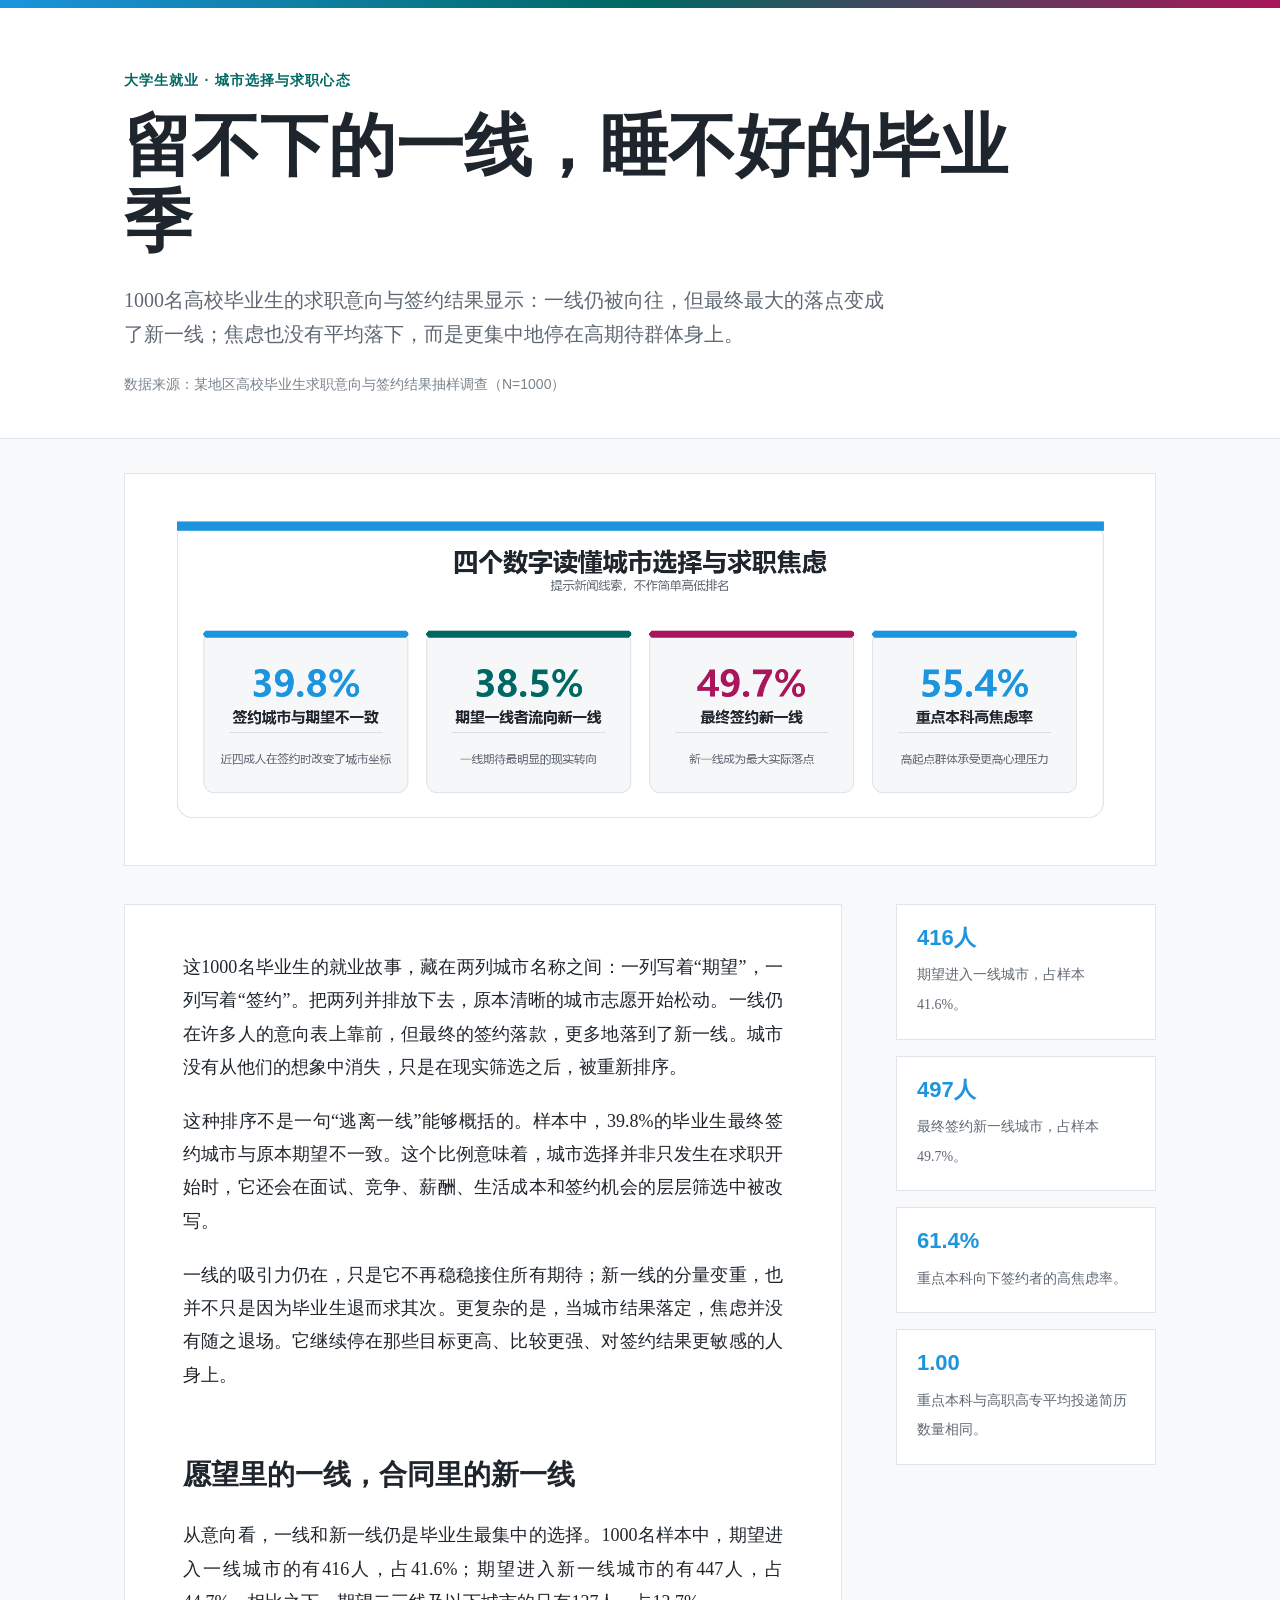
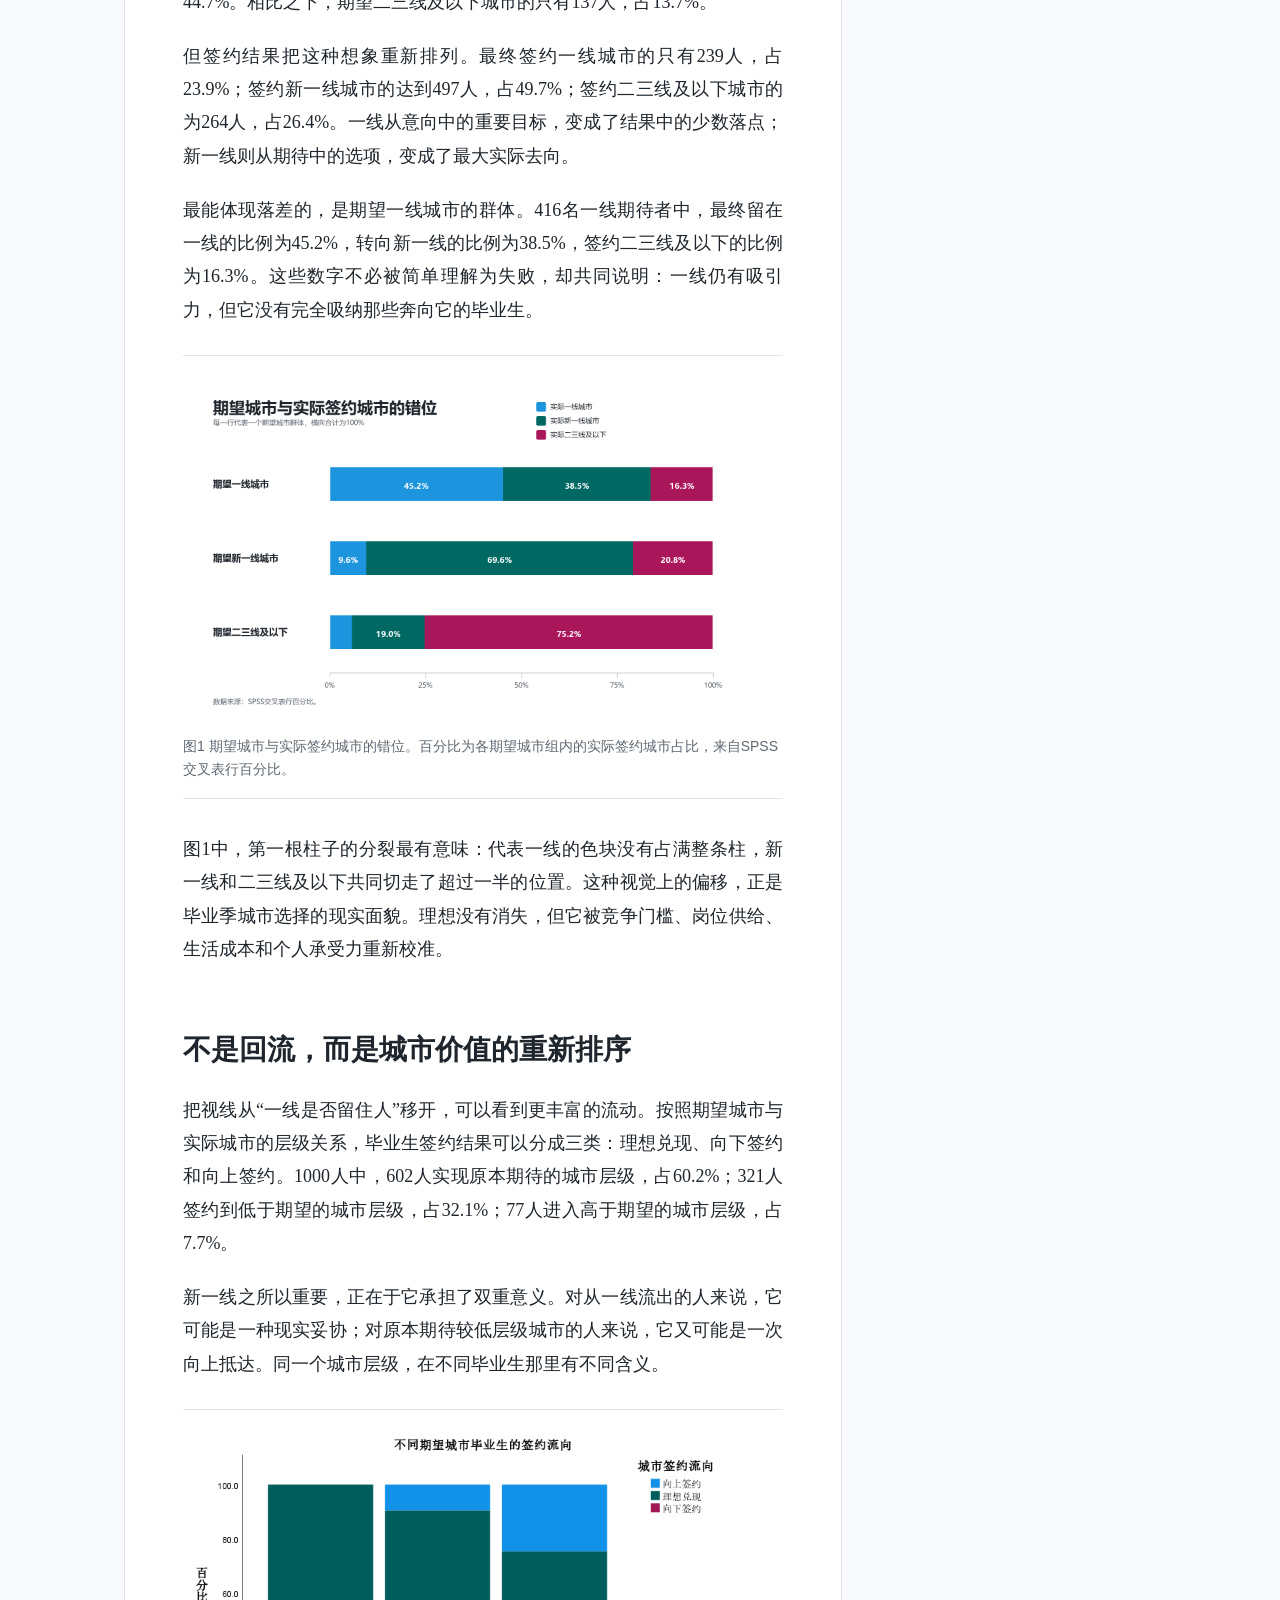
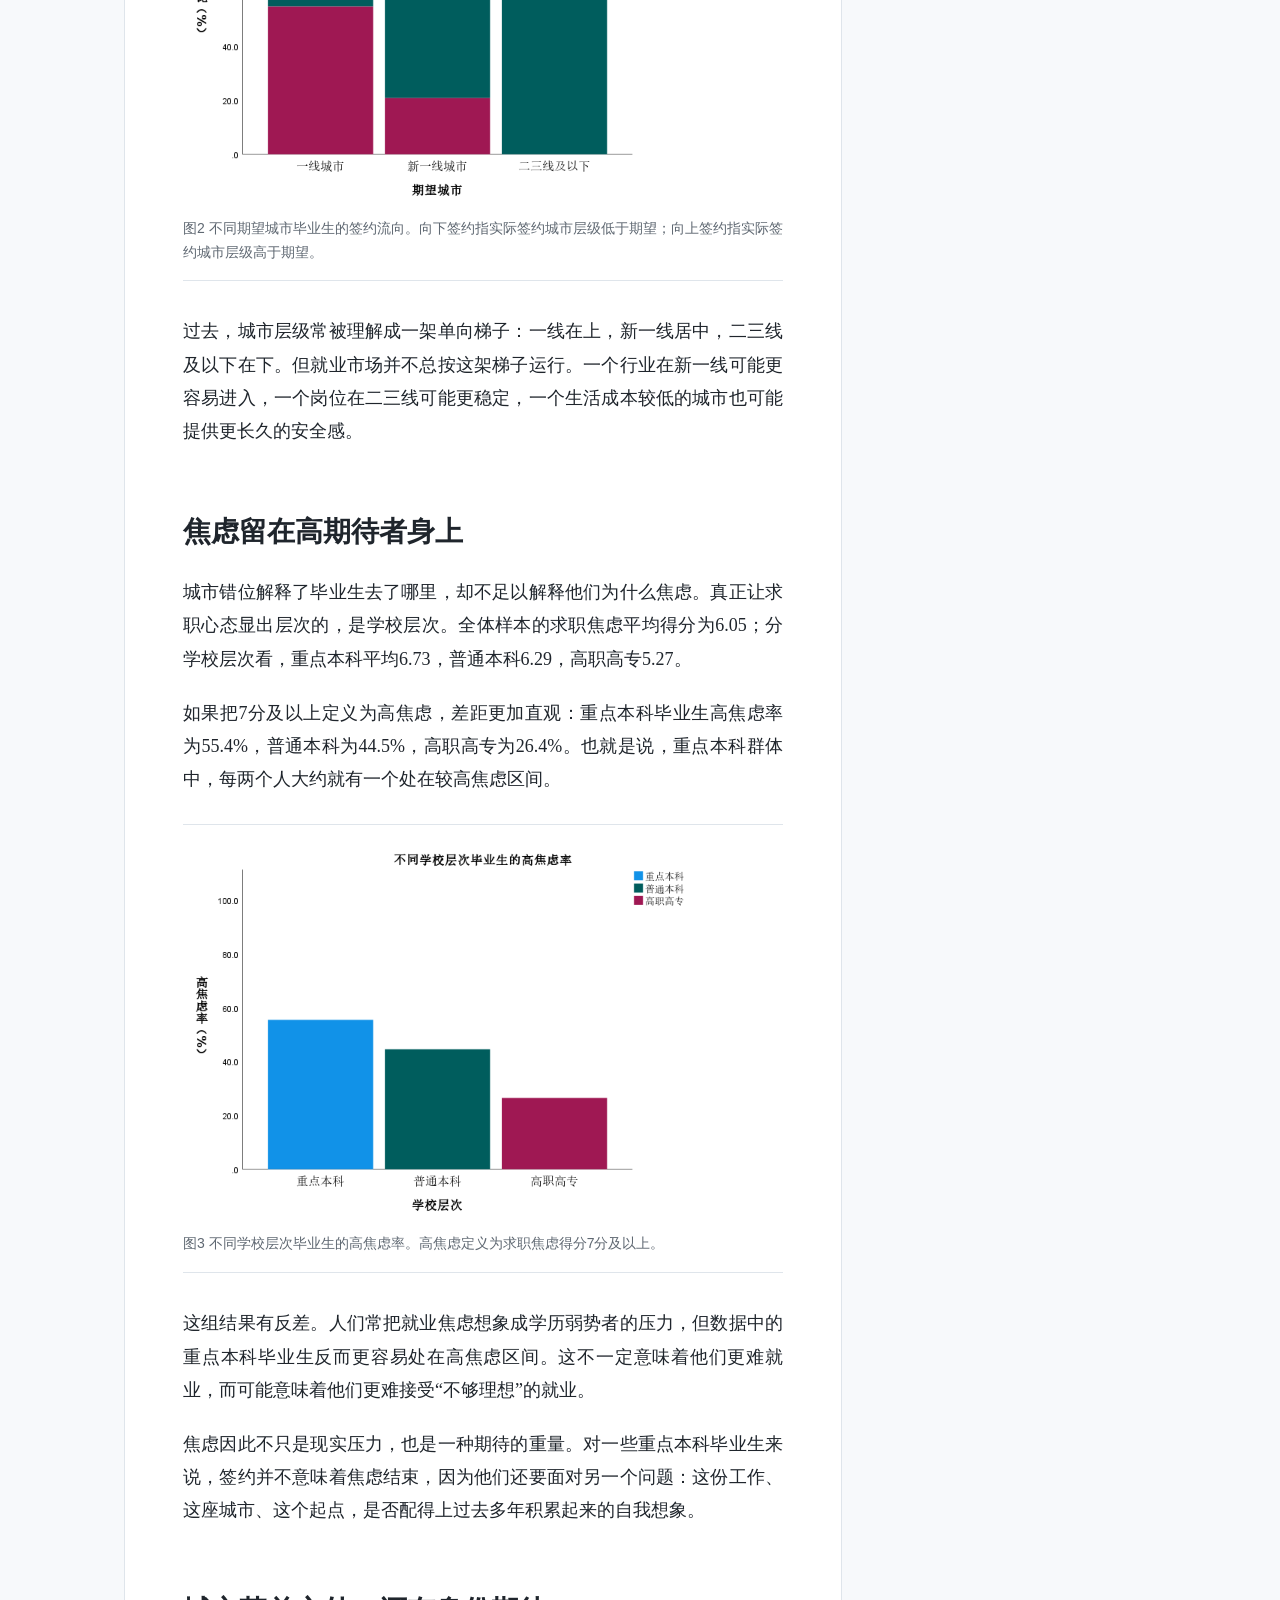
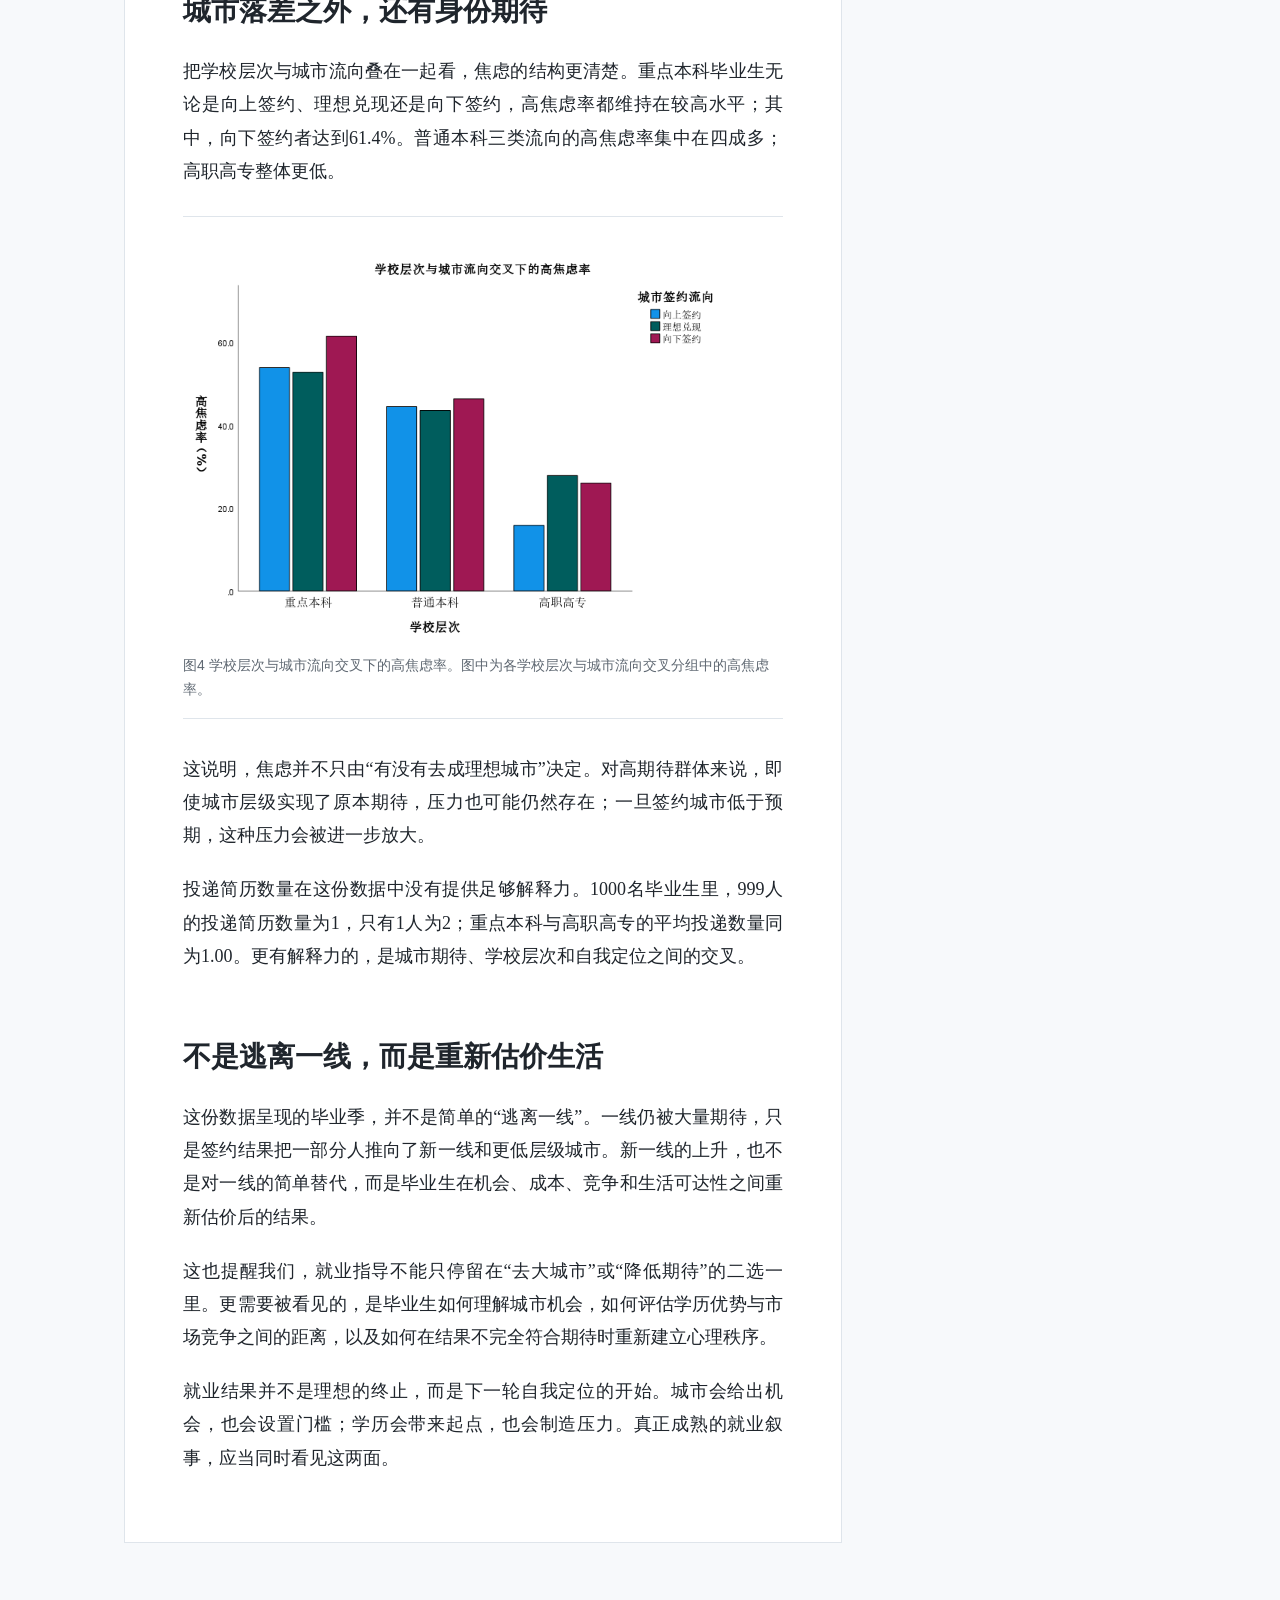
==== index.html @ 26cb7184 "Publish data news page" ====
<!doctype html>
<html lang="zh-CN">
<head>
  <meta charset="utf-8" />
  <meta name="viewport" content="width=device-width, initial-scale=1" />
  <title>留不下的一线，睡不好的毕业季</title>
  <style>
    :root {
      --blue: #1c94de;
      --teal: #006862;
      --magenta: #aa165a;
      --ink: #1f252c;
      --muted: #5f6872;
      --line: #dfe5eb;
      --paper: #ffffff;
      --soft: #f4f7fa;
    }
    * { box-sizing: border-box; }
    body {
      margin: 0;
      color: var(--ink);
      background: #f7f9fb;
      font-family: "Noto Serif SC", "Source Han Serif SC", "Songti SC", "SimSun", serif;
      line-height: 1.85;
    }
    .topbar {
      height: 8px;
      background: linear-gradient(90deg, var(--blue), var(--teal), var(--magenta));
    }
    header {
      background: var(--paper);
      border-bottom: 1px solid var(--line);
    }
    .hero {
      max-width: 1080px;
      margin: 0 auto;
      padding: 64px 24px 42px;
    }
    .kicker {
      font: 700 14px/1.2 "Microsoft YaHei", sans-serif;
      letter-spacing: .08em;
      color: var(--teal);
      margin-bottom: 18px;
    }
    h1 {
      margin: 0;
      max-width: 920px;
      font: 800 clamp(34px, 6vw, 68px)/1.12 "Microsoft YaHei", "Heiti SC", sans-serif;
      letter-spacing: 0;
    }
    .subtitle {
      max-width: 760px;
      margin-top: 24px;
      color: var(--muted);
      font-size: 20px;
      line-height: 1.7;
    }
    .source {
      margin-top: 22px;
      color: #7a838d;
      font: 14px/1.6 "Microsoft YaHei", sans-serif;
    }
    main {
      max-width: 1080px;
      margin: 0 auto;
      padding: 34px 24px 80px;
    }
    .lead-card {
      background: var(--paper);
      border: 1px solid var(--line);
      padding: 28px;
      margin-bottom: 38px;
    }
    .lead-card img {
      display: block;
      width: 100%;
      height: auto;
    }
    article {
      display: grid;
      grid-template-columns: minmax(0, 720px) 260px;
      gap: 54px;
      align-items: start;
    }
    .story {
      background: var(--paper);
      border: 1px solid var(--line);
      padding: 46px min(6vw, 58px);
    }
    .story p {
      margin: 0 0 1.15em;
      font-size: 18px;
      text-align: justify;
    }
    .story h2 {
      margin: 2.1em 0 .9em;
      padding-top: .2em;
      font: 800 28px/1.35 "Microsoft YaHei", "Heiti SC", sans-serif;
      letter-spacing: 0;
    }
    .story h2:first-child { margin-top: 0; }
    .figure {
      margin: 28px 0 34px;
      border-top: 1px solid var(--line);
      border-bottom: 1px solid var(--line);
      padding: 22px 0 16px;
    }
    .figure img {
      width: 100%;
      display: block;
      background: #fff;
    }
    .caption {
      margin-top: 10px;
      color: var(--muted);
      font: 14px/1.7 "Microsoft YaHei", sans-serif;
    }
    .side {
      position: sticky;
      top: 24px;
      display: grid;
      gap: 16px;
    }
    .side-card {
      background: var(--paper);
      border: 1px solid var(--line);
      padding: 20px;
    }
    .side-card b {
      display: block;
      margin-bottom: 8px;
      font: 800 22px/1.2 "Microsoft YaHei", sans-serif;
      color: var(--blue);
    }
    .side-card span {
      color: var(--muted);
      font-size: 14px;
      line-height: 1.7;
    }
    .method {
      margin-top: 36px;
      padding: 22px 24px;
      background: var(--soft);
      border-left: 5px solid var(--teal);
      color: #3c4651;
      font-size: 15px;
      line-height: 1.8;
    }
    @media (max-width: 900px) {
      article { display: block; }
      .side { position: static; grid-template-columns: repeat(2, minmax(0, 1fr)); margin: 24px 0; }
    }
    @media (max-width: 620px) {
      .hero { padding-top: 42px; }
      .story { padding: 28px 20px; }
      .story p { font-size: 16px; }
      .side { grid-template-columns: 1fr; }
    }
  </style>
</head>
<body>
  <div class="topbar"></div>
  <header>
    <section class="hero">
      <div class="kicker">大学生就业 · 城市选择与求职心态</div>
      <h1>留不下的一线，睡不好的毕业季</h1>
      <p class="subtitle">1000名高校毕业生的求职意向与签约结果显示：一线仍被向往，但最终最大的落点变成了新一线；焦虑也没有平均落下，而是更集中地停在高期待群体身上。</p>
      <div class="source">数据来源：某地区高校毕业生求职意向与签约结果抽样调查（N=1000）</div>
    </section>
  </header>
  <main>
    <section class="lead-card">
      <img src="assets/key_numbers.png" alt="四个数字读懂毕业生城市选择与求职焦虑" />
    </section>
    <article>
      <section class="story">
        <p>这1000名毕业生的就业故事，藏在两列城市名称之间：一列写着“期望”，一列写着“签约”。把两列并排放下去，原本清晰的城市志愿开始松动。一线仍在许多人的意向表上靠前，但最终的签约落款，更多地落到了新一线。城市没有从他们的想象中消失，只是在现实筛选之后，被重新排序。</p>
        <p>这种排序不是一句“逃离一线”能够概括的。样本中，39.8%的毕业生最终签约城市与原本期望不一致。这个比例意味着，城市选择并非只发生在求职开始时，它还会在面试、竞争、薪酬、生活成本和签约机会的层层筛选中被改写。</p>
        <p>一线的吸引力仍在，只是它不再稳稳接住所有期待；新一线的分量变重，也并不只是因为毕业生退而求其次。更复杂的是，当城市结果落定，焦虑并没有随之退场。它继续停在那些目标更高、比较更强、对签约结果更敏感的人身上。</p>

        <h2>愿望里的一线，合同里的新一线</h2>
        <p>从意向看，一线和新一线仍是毕业生最集中的选择。1000名样本中，期望进入一线城市的有416人，占41.6%；期望进入新一线城市的有447人，占44.7%。相比之下，期望二三线及以下城市的只有137人，占13.7%。</p>
        <p>但签约结果把这种想象重新排列。最终签约一线城市的只有239人，占23.9%；签约新一线城市的达到497人，占49.7%；签约二三线及以下城市的为264人，占26.4%。一线从意向中的重要目标，变成了结果中的少数落点；新一线则从期待中的选项，变成了最大实际去向。</p>
        <p>最能体现落差的，是期望一线城市的群体。416名一线期待者中，最终留在一线的比例为45.2%，转向新一线的比例为38.5%，签约二三线及以下的比例为16.3%。这些数字不必被简单理解为失败，却共同说明：一线仍有吸引力，但它没有完全吸纳那些奔向它的毕业生。</p>
        <figure class="figure">
          <img src="assets/city_mismatch.png" alt="期望城市与实际签约城市的错位" />
          <figcaption class="caption">图1 期望城市与实际签约城市的错位。百分比为各期望城市组内的实际签约城市占比，来自SPSS交叉表行百分比。</figcaption>
        </figure>
        <p>图1中，第一根柱子的分裂最有意味：代表一线的色块没有占满整条柱，新一线和二三线及以下共同切走了超过一半的位置。这种视觉上的偏移，正是毕业季城市选择的现实面貌。理想没有消失，但它被竞争门槛、岗位供给、生活成本和个人承受力重新校准。</p>

        <h2>不是回流，而是城市价值的重新排序</h2>
        <p>把视线从“一线是否留住人”移开，可以看到更丰富的流动。按照期望城市与实际城市的层级关系，毕业生签约结果可以分成三类：理想兑现、向下签约和向上签约。1000人中，602人实现原本期待的城市层级，占60.2%；321人签约到低于期望的城市层级，占32.1%；77人进入高于期望的城市层级，占7.7%。</p>
        <p>新一线之所以重要，正在于它承担了双重意义。对从一线流出的人来说，它可能是一种现实妥协；对原本期待较低层级城市的人来说，它又可能是一次向上抵达。同一个城市层级，在不同毕业生那里有不同含义。</p>
        <figure class="figure">
          <img src="assets/city_flow.png" alt="不同期望城市毕业生的签约流向" />
          <figcaption class="caption">图2 不同期望城市毕业生的签约流向。向下签约指实际签约城市层级低于期望；向上签约指实际签约城市层级高于期望。</figcaption>
        </figure>
        <p>过去，城市层级常被理解成一架单向梯子：一线在上，新一线居中，二三线及以下在下。但就业市场并不总按这架梯子运行。一个行业在新一线可能更容易进入，一个岗位在二三线可能更稳定，一个生活成本较低的城市也可能提供更长久的安全感。</p>

        <h2>焦虑留在高期待者身上</h2>
        <p>城市错位解释了毕业生去了哪里，却不足以解释他们为什么焦虑。真正让求职心态显出层次的，是学校层次。全体样本的求职焦虑平均得分为6.05；分学校层次看，重点本科平均6.73，普通本科6.29，高职高专5.27。</p>
        <p>如果把7分及以上定义为高焦虑，差距更加直观：重点本科毕业生高焦虑率为55.4%，普通本科为44.5%，高职高专为26.4%。也就是说，重点本科群体中，每两个人大约就有一个处在较高焦虑区间。</p>
        <figure class="figure">
          <img src="assets/anxiety_school.png" alt="不同学校层次毕业生的高焦虑率" />
          <figcaption class="caption">图3 不同学校层次毕业生的高焦虑率。高焦虑定义为求职焦虑得分7分及以上。</figcaption>
        </figure>
        <p>这组结果有反差。人们常把就业焦虑想象成学历弱势者的压力，但数据中的重点本科毕业生反而更容易处在高焦虑区间。这不一定意味着他们更难就业，而可能意味着他们更难接受“不够理想”的就业。</p>
        <p>焦虑因此不只是现实压力，也是一种期待的重量。对一些重点本科毕业生来说，签约并不意味着焦虑结束，因为他们还要面对另一个问题：这份工作、这座城市、这个起点，是否配得上过去多年积累起来的自我想象。</p>

        <h2>城市落差之外，还有身份期待</h2>
        <p>把学校层次与城市流向叠在一起看，焦虑的结构更清楚。重点本科毕业生无论是向上签约、理想兑现还是向下签约，高焦虑率都维持在较高水平；其中，向下签约者达到61.4%。普通本科三类流向的高焦虑率集中在四成多；高职高专整体更低。</p>
        <figure class="figure">
          <img src="assets/anxiety_cross.png" alt="学校层次与城市流向交叉下的高焦虑率" />
          <figcaption class="caption">图4 学校层次与城市流向交叉下的高焦虑率。图中为各学校层次与城市流向交叉分组中的高焦虑率。</figcaption>
        </figure>
        <p>这说明，焦虑并不只由“有没有去成理想城市”决定。对高期待群体来说，即使城市层级实现了原本期待，压力也可能仍然存在；一旦签约城市低于预期，这种压力会被进一步放大。</p>
        <p>投递简历数量在这份数据中没有提供足够解释力。1000名毕业生里，999人的投递简历数量为1，只有1人为2；重点本科与高职高专的平均投递数量同为1.00。更有解释力的，是城市期待、学校层次和自我定位之间的交叉。</p>

        <h2>不是逃离一线，而是重新估价生活</h2>
        <p>这份数据呈现的毕业季，并不是简单的“逃离一线”。一线仍被大量期待，只是签约结果把一部分人推向了新一线和更低层级城市。新一线的上升，也不是对一线的简单替代，而是毕业生在机会、成本、竞争和生活可达性之间重新估价后的结果。</p>
        <p>这也提醒我们，就业指导不能只停留在“去大城市”或“降低期待”的二选一里。更需要被看见的，是毕业生如何理解城市机会，如何评估学历优势与市场竞争之间的距离，以及如何在结果不完全符合期待时重新建立心理秩序。</p>
        <p>就业结果并不是理想的终止，而是下一轮自我定位的开始。城市会给出机会，也会设置门槛；学历会带来起点，也会制造压力。真正成熟的就业叙事，应当同时看见这两面。</p>

      </section>
      <aside class="side">
        <div class="side-card"><b>416人</b><span>期望进入一线城市，占样本41.6%。</span></div>
        <div class="side-card"><b>497人</b><span>最终签约新一线城市，占样本49.7%。</span></div>
        <div class="side-card"><b>61.4%</b><span>重点本科向下签约者的高焦虑率。</span></div>
        <div class="side-card"><b>1.00</b><span>重点本科与高职高专平均投递简历数量相同。</span></div>
      </aside>
    </article>
  </main>
</body>
</html>
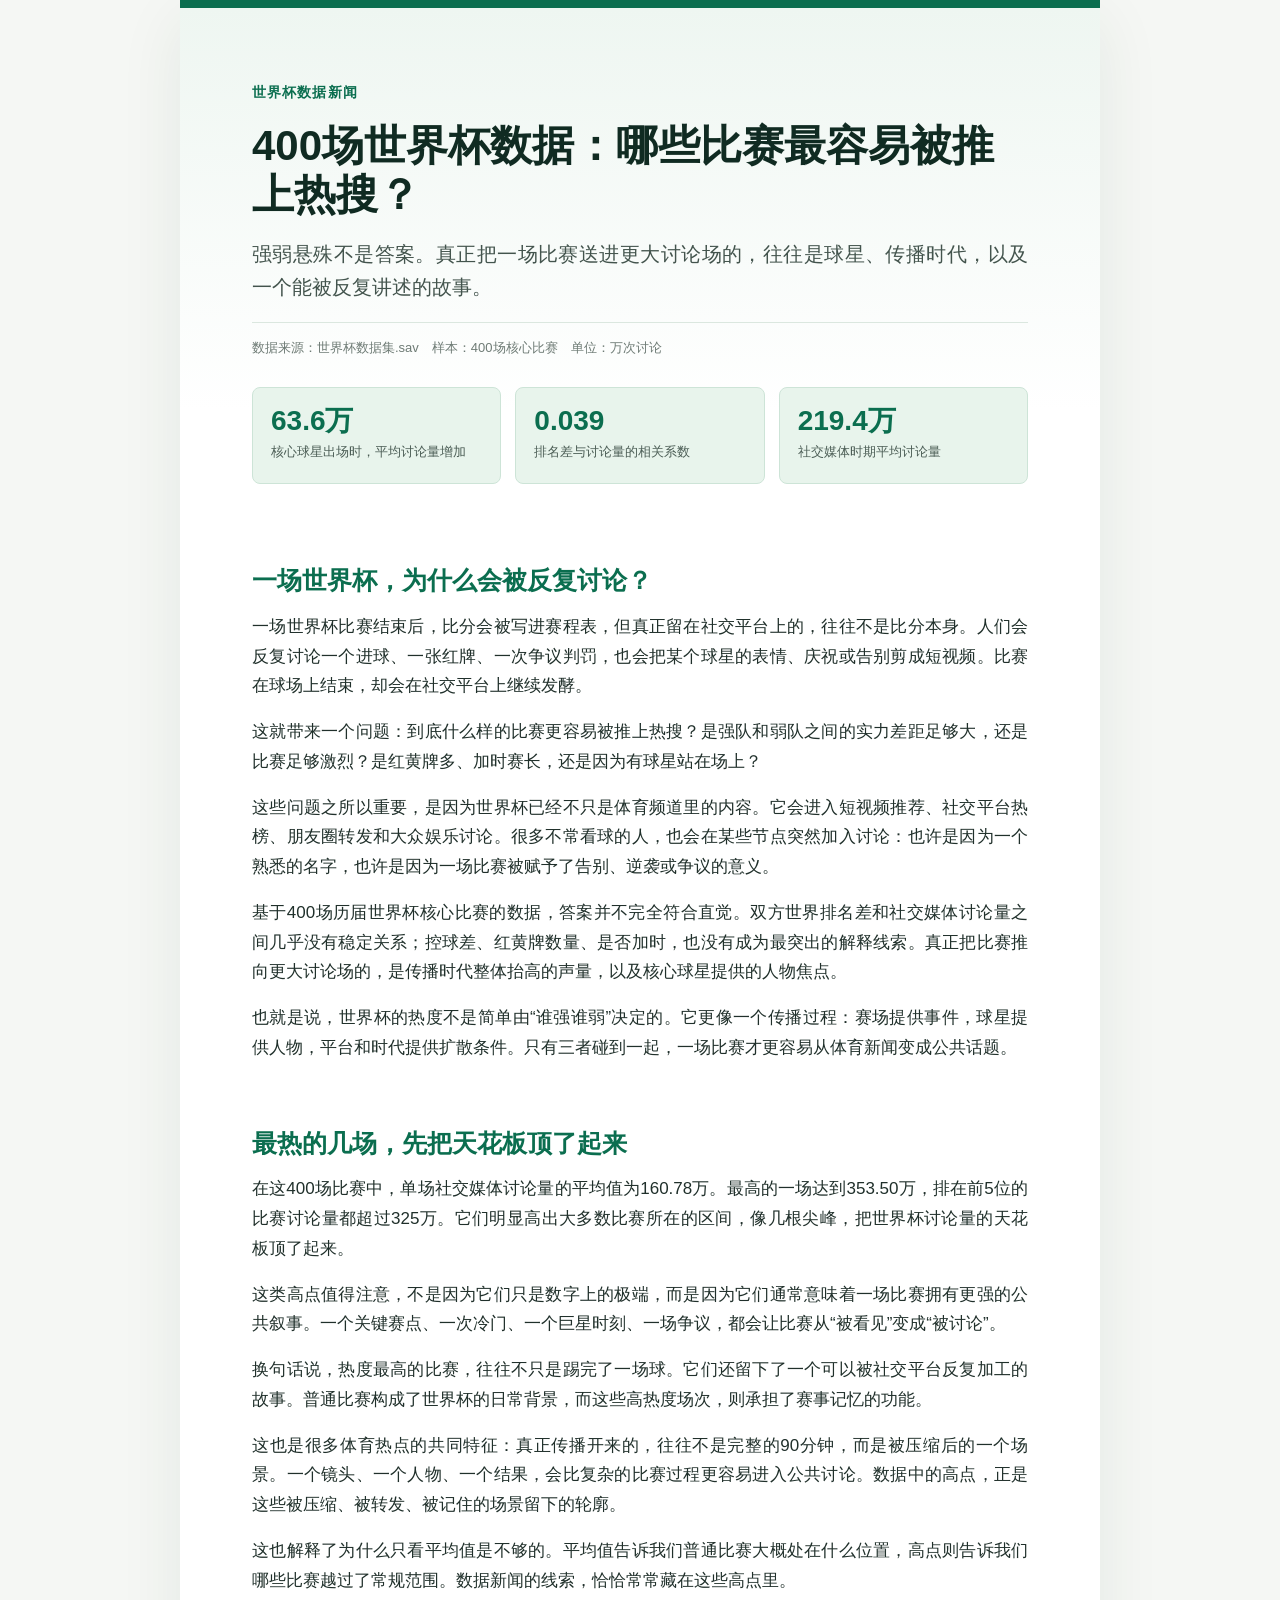
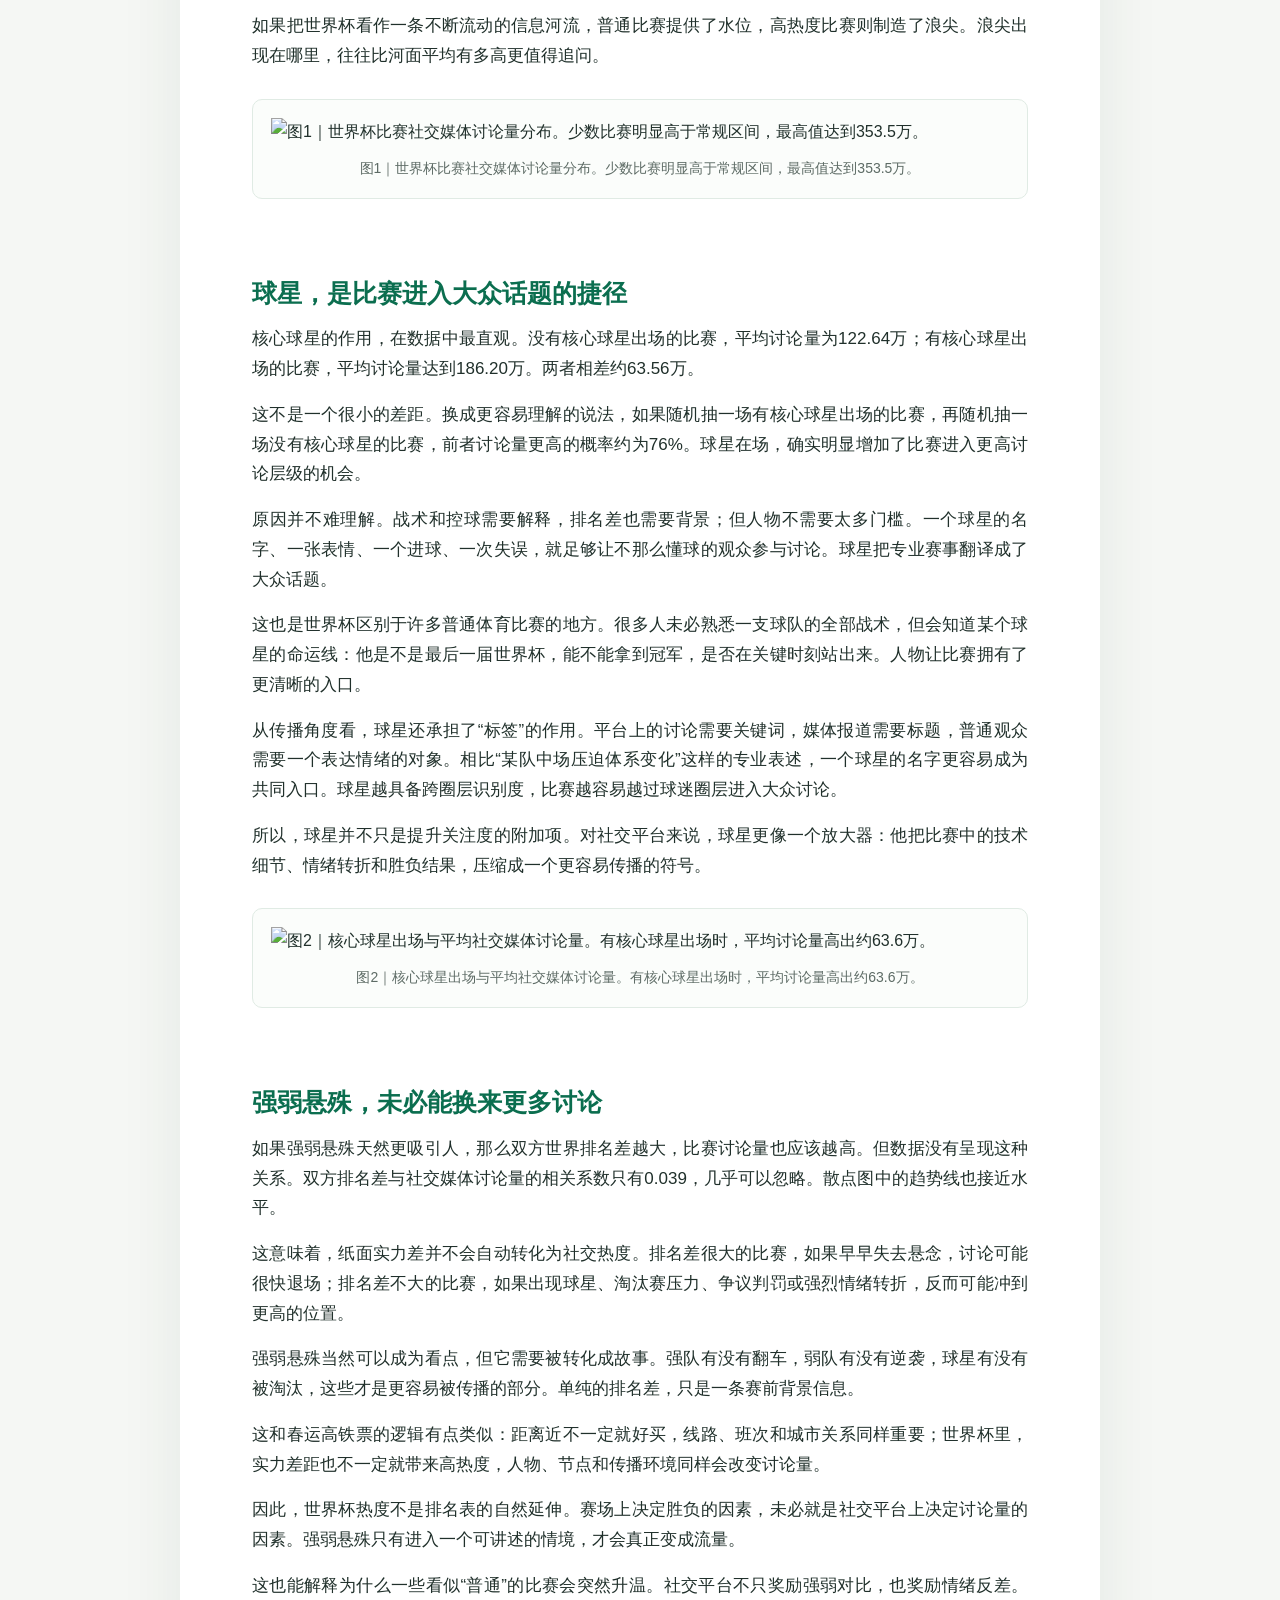
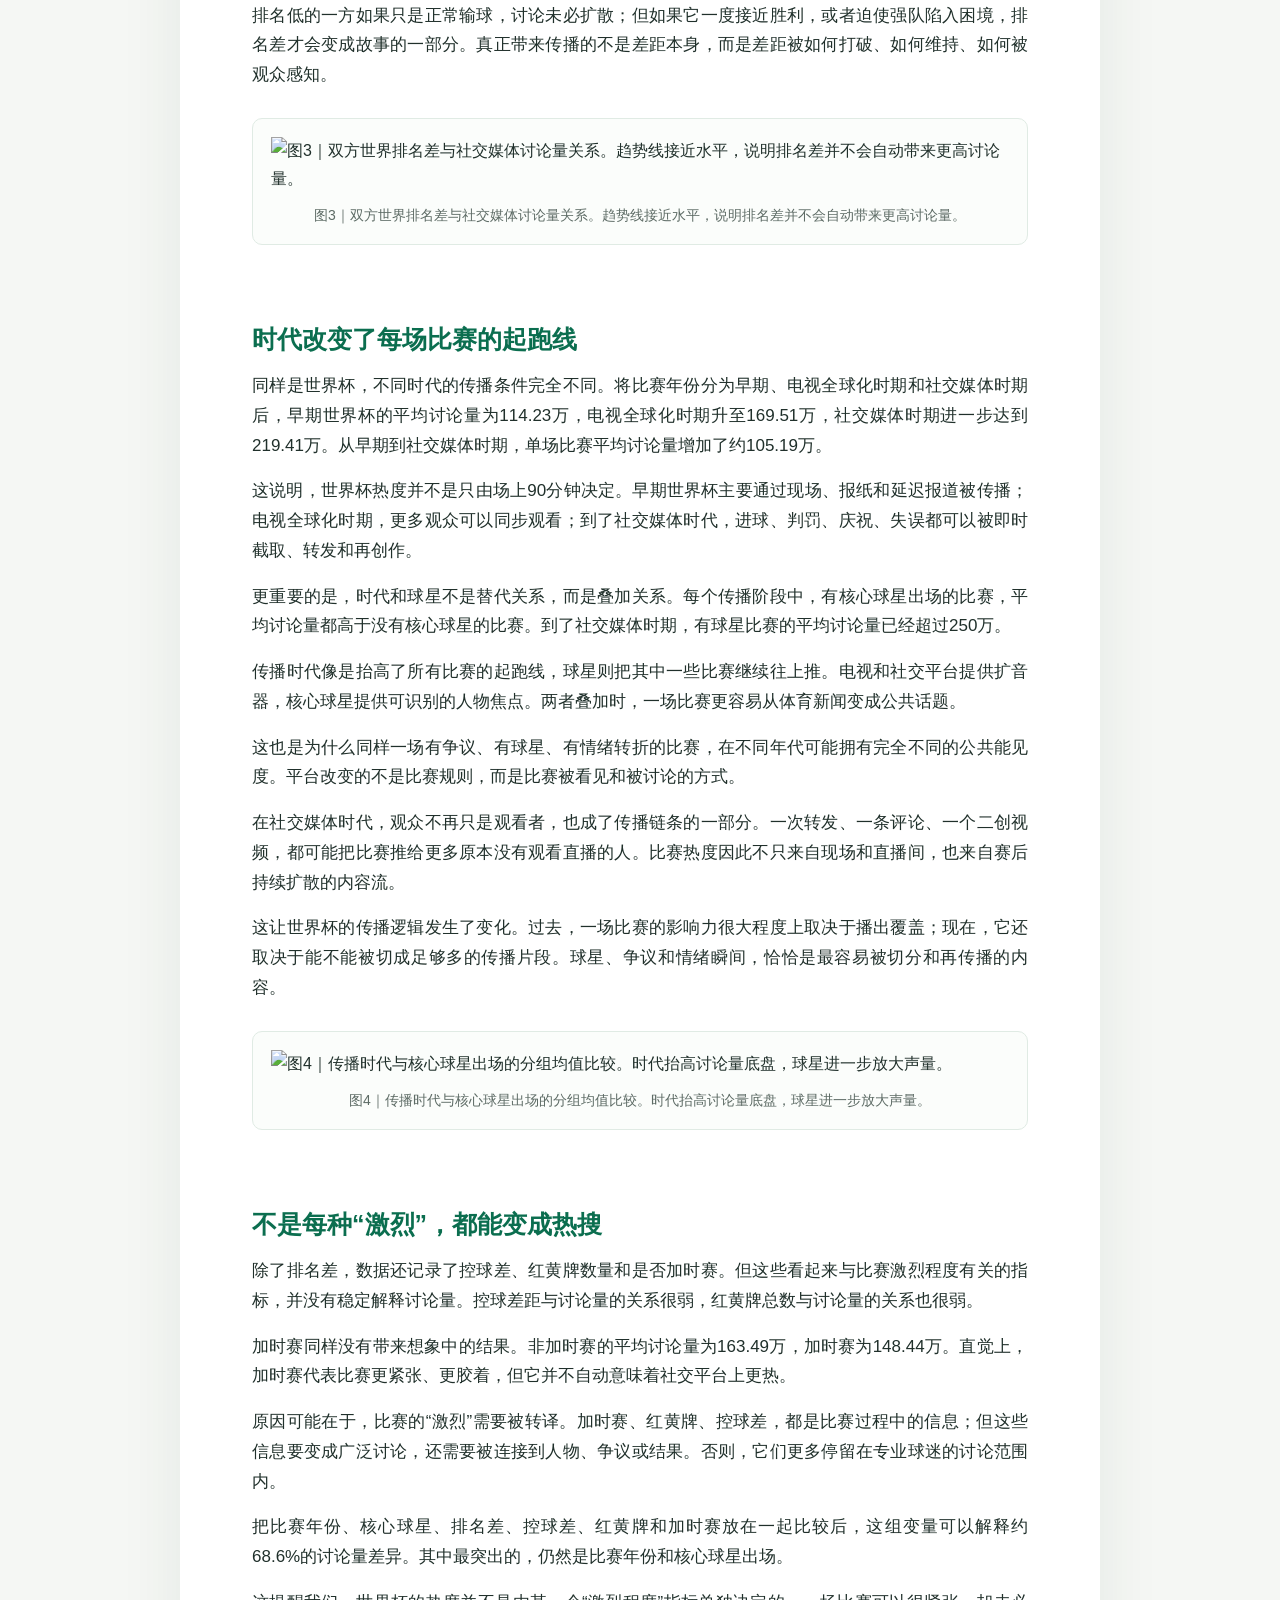
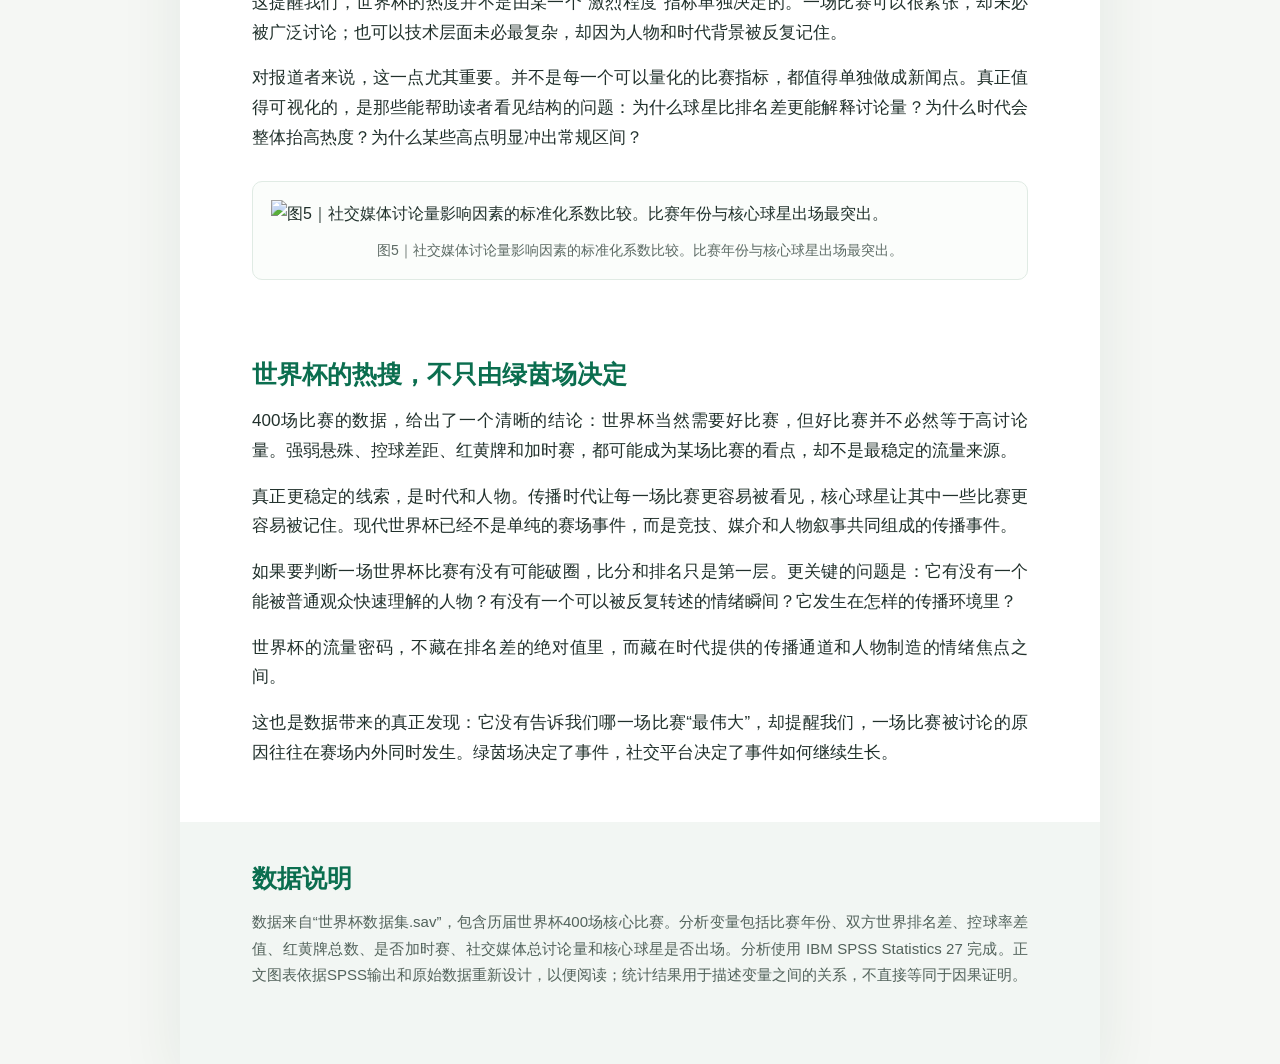
==== commit 65702010: "Update World Cup data news page" ====
--- a/index.html
+++ b/index.html
@@ -1,234 +1,29 @@
 <!doctype html>
 <html lang="zh-CN">
 <head>
-  <meta charset="utf-8" />
-  <meta name="viewport" content="width=device-width, initial-scale=1" />
-  <title>留不下的一线，睡不好的毕业季</title>
-  <style>
-    :root {
-      --blue: #1c94de;
-      --teal: #006862;
-      --magenta: #aa165a;
-      --ink: #1f252c;
-      --muted: #5f6872;
-      --line: #dfe5eb;
-      --paper: #ffffff;
-      --soft: #f4f7fa;
-    }
-    * { box-sizing: border-box; }
-    body {
-      margin: 0;
-      color: var(--ink);
-      background: #f7f9fb;
-      font-family: "Noto Serif SC", "Source Han Serif SC", "Songti SC", "SimSun", serif;
-      line-height: 1.85;
-    }
-    .topbar {
-      height: 8px;
-      background: linear-gradient(90deg, var(--blue), var(--teal), var(--magenta));
-    }
-    header {
-      background: var(--paper);
-      border-bottom: 1px solid var(--line);
-    }
-    .hero {
-      max-width: 1080px;
-      margin: 0 auto;
-      padding: 64px 24px 42px;
-    }
-    .kicker {
-      font: 700 14px/1.2 "Microsoft YaHei", sans-serif;
-      letter-spacing: .08em;
-      color: var(--teal);
-      margin-bottom: 18px;
-    }
-    h1 {
-      margin: 0;
-      max-width: 920px;
-      font: 800 clamp(34px, 6vw, 68px)/1.12 "Microsoft YaHei", "Heiti SC", sans-serif;
-      letter-spacing: 0;
-    }
-    .subtitle {
-      max-width: 760px;
-      margin-top: 24px;
-      color: var(--muted);
-      font-size: 20px;
-      line-height: 1.7;
-    }
-    .source {
-      margin-top: 22px;
-      color: #7a838d;
-      font: 14px/1.6 "Microsoft YaHei", sans-serif;
-    }
-    main {
-      max-width: 1080px;
-      margin: 0 auto;
-      padding: 34px 24px 80px;
-    }
-    .lead-card {
-      background: var(--paper);
-      border: 1px solid var(--line);
-      padding: 28px;
-      margin-bottom: 38px;
-    }
-    .lead-card img {
-      display: block;
-      width: 100%;
-      height: auto;
-    }
-    article {
-      display: grid;
-      grid-template-columns: minmax(0, 720px) 260px;
-      gap: 54px;
-      align-items: start;
-    }
-    .story {
-      background: var(--paper);
-      border: 1px solid var(--line);
-      padding: 46px min(6vw, 58px);
-    }
-    .story p {
-      margin: 0 0 1.15em;
-      font-size: 18px;
-      text-align: justify;
-    }
-    .story h2 {
-      margin: 2.1em 0 .9em;
-      padding-top: .2em;
-      font: 800 28px/1.35 "Microsoft YaHei", "Heiti SC", sans-serif;
-      letter-spacing: 0;
-    }
-    .story h2:first-child { margin-top: 0; }
-    .figure {
-      margin: 28px 0 34px;
-      border-top: 1px solid var(--line);
-      border-bottom: 1px solid var(--line);
-      padding: 22px 0 16px;
-    }
-    .figure img {
-      width: 100%;
-      display: block;
-      background: #fff;
-    }
-    .caption {
-      margin-top: 10px;
-      color: var(--muted);
-      font: 14px/1.7 "Microsoft YaHei", sans-serif;
-    }
-    .side {
-      position: sticky;
-      top: 24px;
-      display: grid;
-      gap: 16px;
-    }
-    .side-card {
-      background: var(--paper);
-      border: 1px solid var(--line);
-      padding: 20px;
-    }
-    .side-card b {
-      display: block;
-      margin-bottom: 8px;
-      font: 800 22px/1.2 "Microsoft YaHei", sans-serif;
-      color: var(--blue);
-    }
-    .side-card span {
-      color: var(--muted);
-      font-size: 14px;
-      line-height: 1.7;
-    }
-    .method {
-      margin-top: 36px;
-      padding: 22px 24px;
-      background: var(--soft);
-      border-left: 5px solid var(--teal);
-      color: #3c4651;
-      font-size: 15px;
-      line-height: 1.8;
-    }
-    @media (max-width: 900px) {
-      article { display: block; }
-      .side { position: static; grid-template-columns: repeat(2, minmax(0, 1fr)); margin: 24px 0; }
-    }
-    @media (max-width: 620px) {
-      .hero { padding-top: 42px; }
-      .story { padding: 28px 20px; }
-      .story p { font-size: 16px; }
-      .side { grid-template-columns: 1fr; }
-    }
-  </style>
+  <meta charset="utf-8">
+  <meta name="viewport" content="width=device-width, initial-scale=1">
+  <title>400场世界杯数据：哪些比赛最容易被推上热搜？</title>
+  <link rel="stylesheet" href="style.css">
 </head>
 <body>
-  <div class="topbar"></div>
-  <header>
-    <section class="hero">
-      <div class="kicker">大学生就业 · 城市选择与求职心态</div>
-      <h1>留不下的一线，睡不好的毕业季</h1>
-      <p class="subtitle">1000名高校毕业生的求职意向与签约结果显示：一线仍被向往，但最终最大的落点变成了新一线；焦虑也没有平均落下，而是更集中地停在高期待群体身上。</p>
-      <div class="source">数据来源：某地区高校毕业生求职意向与签约结果抽样调查（N=1000）</div>
+  <main>
+    <header class="hero">
+      <div class="eyebrow">世界杯数据新闻</div>
+      <h1>400场世界杯数据：哪些比赛最容易被推上热搜？</h1>
+      <p class="subtitle">强弱悬殊不是答案。真正把一场比赛送进更大讨论场的，往往是球星、传播时代，以及一个能被反复讲述的故事。</p>
+      <div class="meta">数据来源：世界杯数据集.sav　样本：400场核心比赛　单位：万次讨论</div>
+      <div class="findings">
+        <div><b>63.6万</b><span>核心球星出场时，平均讨论量增加</span></div>
+        <div><b>0.039</b><span>排名差与讨论量的相关系数</span></div>
+        <div><b>219.4万</b><span>社交媒体时期平均讨论量</span></div>
+      </div>
+    </header>
+    <section><h2>一场世界杯，为什么会被反复讨论？</h2><p>一场世界杯比赛结束后，比分会被写进赛程表，但真正留在社交平台上的，往往不是比分本身。人们会反复讨论一个进球、一张红牌、一次争议判罚，也会把某个球星的表情、庆祝或告别剪成短视频。比赛在球场上结束，却会在社交平台上继续发酵。</p><p>这就带来一个问题：到底什么样的比赛更容易被推上热搜？是强队和弱队之间的实力差距足够大，还是比赛足够激烈？是红黄牌多、加时赛长，还是因为有球星站在场上？</p><p>这些问题之所以重要，是因为世界杯已经不只是体育频道里的内容。它会进入短视频推荐、社交平台热榜、朋友圈转发和大众娱乐讨论。很多不常看球的人，也会在某些节点突然加入讨论：也许是因为一个熟悉的名字，也许是因为一场比赛被赋予了告别、逆袭或争议的意义。</p><p>基于400场历届世界杯核心比赛的数据，答案并不完全符合直觉。双方世界排名差和社交媒体讨论量之间几乎没有稳定关系；控球差、红黄牌数量、是否加时，也没有成为最突出的解释线索。真正把比赛推向更大讨论场的，是传播时代整体抬高的声量，以及核心球星提供的人物焦点。</p><p>也就是说，世界杯的热度不是简单由“谁强谁弱”决定的。它更像一个传播过程：赛场提供事件，球星提供人物，平台和时代提供扩散条件。只有三者碰到一起，一场比赛才更容易从体育新闻变成公共话题。</p></section><section><h2>最热的几场，先把天花板顶了起来</h2><p>在这400场比赛中，单场社交媒体讨论量的平均值为160.78万。最高的一场达到353.50万，排在前5位的比赛讨论量都超过325万。它们明显高出大多数比赛所在的区间，像几根尖峰，把世界杯讨论量的天花板顶了起来。</p><p>这类高点值得注意，不是因为它们只是数字上的极端，而是因为它们通常意味着一场比赛拥有更强的公共叙事。一个关键赛点、一次冷门、一个巨星时刻、一场争议，都会让比赛从“被看见”变成“被讨论”。</p><p>换句话说，热度最高的比赛，往往不只是踢完了一场球。它们还留下了一个可以被社交平台反复加工的故事。普通比赛构成了世界杯的日常背景，而这些高热度场次，则承担了赛事记忆的功能。</p><p>这也是很多体育热点的共同特征：真正传播开来的，往往不是完整的90分钟，而是被压缩后的一个场景。一个镜头、一个人物、一个结果，会比复杂的比赛过程更容易进入公共讨论。数据中的高点，正是这些被压缩、被转发、被记住的场景留下的轮廓。</p><p>这也解释了为什么只看平均值是不够的。平均值告诉我们普通比赛大概处在什么位置，高点则告诉我们哪些比赛越过了常规范围。数据新闻的线索，恰恰常常藏在这些高点里。</p><p>如果把世界杯看作一条不断流动的信息河流，普通比赛提供了水位，高热度比赛则制造了浪尖。浪尖出现在哪里，往往比河面平均有多高更值得追问。</p><figure><img src="assets/fig1_distribution.png" alt="图1｜世界杯比赛社交媒体讨论量分布。少数比赛明显高于常规区间，最高值达到353.5万。"><figcaption>图1｜世界杯比赛社交媒体讨论量分布。少数比赛明显高于常规区间，最高值达到353.5万。</figcaption></figure></section><section><h2>球星，是比赛进入大众话题的捷径</h2><p>核心球星的作用，在数据中最直观。没有核心球星出场的比赛，平均讨论量为122.64万；有核心球星出场的比赛，平均讨论量达到186.20万。两者相差约63.56万。</p><p>这不是一个很小的差距。换成更容易理解的说法，如果随机抽一场有核心球星出场的比赛，再随机抽一场没有核心球星的比赛，前者讨论量更高的概率约为76%。球星在场，确实明显增加了比赛进入更高讨论层级的机会。</p><p>原因并不难理解。战术和控球需要解释，排名差也需要背景；但人物不需要太多门槛。一个球星的名字、一张表情、一个进球、一次失误，就足够让不那么懂球的观众参与讨论。球星把专业赛事翻译成了大众话题。</p><p>这也是世界杯区别于许多普通体育比赛的地方。很多人未必熟悉一支球队的全部战术，但会知道某个球星的命运线：他是不是最后一届世界杯，能不能拿到冠军，是否在关键时刻站出来。人物让比赛拥有了更清晰的入口。</p><p>从传播角度看，球星还承担了“标签”的作用。平台上的讨论需要关键词，媒体报道需要标题，普通观众需要一个表达情绪的对象。相比“某队中场压迫体系变化”这样的专业表述，一个球星的名字更容易成为共同入口。球星越具备跨圈层识别度，比赛越容易越过球迷圈层进入大众讨论。</p><p>所以，球星并不只是提升关注度的附加项。对社交平台来说，球星更像一个放大器：他把比赛中的技术细节、情绪转折和胜负结果，压缩成一个更容易传播的符号。</p><figure><img src="assets/fig2_star.png" alt="图2｜核心球星出场与平均社交媒体讨论量。有核心球星出场时，平均讨论量高出约63.6万。"><figcaption>图2｜核心球星出场与平均社交媒体讨论量。有核心球星出场时，平均讨论量高出约63.6万。</figcaption></figure></section><section><h2>强弱悬殊，未必能换来更多讨论</h2><p>如果强弱悬殊天然更吸引人，那么双方世界排名差越大，比赛讨论量也应该越高。但数据没有呈现这种关系。双方排名差与社交媒体讨论量的相关系数只有0.039，几乎可以忽略。散点图中的趋势线也接近水平。</p><p>这意味着，纸面实力差并不会自动转化为社交热度。排名差很大的比赛，如果早早失去悬念，讨论可能很快退场；排名差不大的比赛，如果出现球星、淘汰赛压力、争议判罚或强烈情绪转折，反而可能冲到更高的位置。</p><p>强弱悬殊当然可以成为看点，但它需要被转化成故事。强队有没有翻车，弱队有没有逆袭，球星有没有被淘汰，这些才是更容易被传播的部分。单纯的排名差，只是一条赛前背景信息。</p><p>这和春运高铁票的逻辑有点类似：距离近不一定就好买，线路、班次和城市关系同样重要；世界杯里，实力差距也不一定就带来高热度，人物、节点和传播环境同样会改变讨论量。</p><p>因此，世界杯热度不是排名表的自然延伸。赛场上决定胜负的因素，未必就是社交平台上决定讨论量的因素。强弱悬殊只有进入一个可讲述的情境，才会真正变成流量。</p><p>这也能解释为什么一些看似“普通”的比赛会突然升温。社交平台不只奖励强弱对比，也奖励情绪反差。排名低的一方如果只是正常输球，讨论未必扩散；但如果它一度接近胜利，或者迫使强队陷入困境，排名差才会变成故事的一部分。真正带来传播的不是差距本身，而是差距被如何打破、如何维持、如何被观众感知。</p><figure><img src="assets/fig3_rank_scatter.png" alt="图3｜双方世界排名差与社交媒体讨论量关系。趋势线接近水平，说明排名差并不会自动带来更高讨论量。"><figcaption>图3｜双方世界排名差与社交媒体讨论量关系。趋势线接近水平，说明排名差并不会自动带来更高讨论量。</figcaption></figure></section><section><h2>时代改变了每场比赛的起跑线</h2><p>同样是世界杯，不同时代的传播条件完全不同。将比赛年份分为早期、电视全球化时期和社交媒体时期后，早期世界杯的平均讨论量为114.23万，电视全球化时期升至169.51万，社交媒体时期进一步达到219.41万。从早期到社交媒体时期，单场比赛平均讨论量增加了约105.19万。</p><p>这说明，世界杯热度并不是只由场上90分钟决定。早期世界杯主要通过现场、报纸和延迟报道被传播；电视全球化时期，更多观众可以同步观看；到了社交媒体时代，进球、判罚、庆祝、失误都可以被即时截取、转发和再创作。</p><p>更重要的是，时代和球星不是替代关系，而是叠加关系。每个传播阶段中，有核心球星出场的比赛，平均讨论量都高于没有核心球星的比赛。到了社交媒体时期，有球星比赛的平均讨论量已经超过250万。</p><p>传播时代像是抬高了所有比赛的起跑线，球星则把其中一些比赛继续往上推。电视和社交平台提供扩音器，核心球星提供可识别的人物焦点。两者叠加时，一场比赛更容易从体育新闻变成公共话题。</p><p>这也是为什么同样一场有争议、有球星、有情绪转折的比赛，在不同年代可能拥有完全不同的公共能见度。平台改变的不是比赛规则，而是比赛被看见和被讨论的方式。</p><p>在社交媒体时代，观众不再只是观看者，也成了传播链条的一部分。一次转发、一条评论、一个二创视频，都可能把比赛推给更多原本没有观看直播的人。比赛热度因此不只来自现场和直播间，也来自赛后持续扩散的内容流。</p><p>这让世界杯的传播逻辑发生了变化。过去，一场比赛的影响力很大程度上取决于播出覆盖；现在，它还取决于能不能被切成足够多的传播片段。球星、争议和情绪瞬间，恰恰是最容易被切分和再传播的内容。</p><figure><img src="assets/fig4_era_star.png" alt="图4｜传播时代与核心球星出场的分组均值比较。时代抬高讨论量底盘，球星进一步放大声量。"><figcaption>图4｜传播时代与核心球星出场的分组均值比较。时代抬高讨论量底盘，球星进一步放大声量。</figcaption></figure></section><section><h2>不是每种“激烈”，都能变成热搜</h2><p>除了排名差，数据还记录了控球差、红黄牌数量和是否加时赛。但这些看起来与比赛激烈程度有关的指标，并没有稳定解释讨论量。控球差距与讨论量的关系很弱，红黄牌总数与讨论量的关系也很弱。</p><p>加时赛同样没有带来想象中的结果。非加时赛的平均讨论量为163.49万，加时赛为148.44万。直觉上，加时赛代表比赛更紧张、更胶着，但它并不自动意味着社交平台上更热。</p><p>原因可能在于，比赛的“激烈”需要被转译。加时赛、红黄牌、控球差，都是比赛过程中的信息；但这些信息要变成广泛讨论，还需要被连接到人物、争议或结果。否则，它们更多停留在专业球迷的讨论范围内。</p><p>把比赛年份、核心球星、排名差、控球差、红黄牌和加时赛放在一起比较后，这组变量可以解释约68.6%的讨论量差异。其中最突出的，仍然是比赛年份和核心球星出场。</p><p>这提醒我们，世界杯的热度并不是由某一个“激烈程度”指标单独决定的。一场比赛可以很紧张，却未必被广泛讨论；也可以技术层面未必最复杂，却因为人物和时代背景被反复记住。</p><p>对报道者来说，这一点尤其重要。并不是每一个可以量化的比赛指标，都值得单独做成新闻点。真正值得可视化的，是那些能帮助读者看见结构的问题：为什么球星比排名差更能解释讨论量？为什么时代会整体抬高热度？为什么某些高点明显冲出常规区间？</p><figure><img src="assets/fig5_beta.png" alt="图5｜社交媒体讨论量影响因素的标准化系数比较。比赛年份与核心球星出场最突出。"><figcaption>图5｜社交媒体讨论量影响因素的标准化系数比较。比赛年份与核心球星出场最突出。</figcaption></figure></section><section><h2>世界杯的热搜，不只由绿茵场决定</h2><p>400场比赛的数据，给出了一个清晰的结论：世界杯当然需要好比赛，但好比赛并不必然等于高讨论量。强弱悬殊、控球差距、红黄牌和加时赛，都可能成为某场比赛的看点，却不是最稳定的流量来源。</p><p>真正更稳定的线索，是时代和人物。传播时代让每一场比赛更容易被看见，核心球星让其中一些比赛更容易被记住。现代世界杯已经不是单纯的赛场事件，而是竞技、媒介和人物叙事共同组成的传播事件。</p><p>如果要判断一场世界杯比赛有没有可能破圈，比分和排名只是第一层。更关键的问题是：它有没有一个能被普通观众快速理解的人物？有没有一个可以被反复转述的情绪瞬间？它发生在怎样的传播环境里？</p><p>世界杯的流量密码，不藏在排名差的绝对值里，而藏在时代提供的传播通道和人物制造的情绪焦点之间。</p><p>这也是数据带来的真正发现：它没有告诉我们哪一场比赛“最伟大”，却提醒我们，一场比赛被讨论的原因往往在赛场内外同时发生。绿茵场决定了事件，社交平台决定了事件如何继续生长。</p></section>
+    <section class="note">
+      <h2>数据说明</h2>
+      <p>数据来自“世界杯数据集.sav”，包含历届世界杯400场核心比赛。分析变量包括比赛年份、双方世界排名差、控球率差值、红黄牌总数、是否加时赛、社交媒体总讨论量和核心球星是否出场。分析使用 IBM SPSS Statistics 27 完成。正文图表依据SPSS输出和原始数据重新设计，以便阅读；统计结果用于描述变量之间的关系，不直接等同于因果证明。</p>
     </section>
-  </header>
-  <main>
-    <section class="lead-card">
-      <img src="assets/key_numbers.png" alt="四个数字读懂毕业生城市选择与求职焦虑" />
-    </section>
-    <article>
-      <section class="story">
-        <p>这1000名毕业生的就业故事，藏在两列城市名称之间：一列写着“期望”，一列写着“签约”。把两列并排放下去，原本清晰的城市志愿开始松动。一线仍在许多人的意向表上靠前，但最终的签约落款，更多地落到了新一线。城市没有从他们的想象中消失，只是在现实筛选之后，被重新排序。</p>
-        <p>这种排序不是一句“逃离一线”能够概括的。样本中，39.8%的毕业生最终签约城市与原本期望不一致。这个比例意味着，城市选择并非只发生在求职开始时，它还会在面试、竞争、薪酬、生活成本和签约机会的层层筛选中被改写。</p>
-        <p>一线的吸引力仍在，只是它不再稳稳接住所有期待；新一线的分量变重，也并不只是因为毕业生退而求其次。更复杂的是，当城市结果落定，焦虑并没有随之退场。它继续停在那些目标更高、比较更强、对签约结果更敏感的人身上。</p>
-
-        <h2>愿望里的一线，合同里的新一线</h2>
-        <p>从意向看，一线和新一线仍是毕业生最集中的选择。1000名样本中，期望进入一线城市的有416人，占41.6%；期望进入新一线城市的有447人，占44.7%。相比之下，期望二三线及以下城市的只有137人，占13.7%。</p>
-        <p>但签约结果把这种想象重新排列。最终签约一线城市的只有239人，占23.9%；签约新一线城市的达到497人，占49.7%；签约二三线及以下城市的为264人，占26.4%。一线从意向中的重要目标，变成了结果中的少数落点；新一线则从期待中的选项，变成了最大实际去向。</p>
-        <p>最能体现落差的，是期望一线城市的群体。416名一线期待者中，最终留在一线的比例为45.2%，转向新一线的比例为38.5%，签约二三线及以下的比例为16.3%。这些数字不必被简单理解为失败，却共同说明：一线仍有吸引力，但它没有完全吸纳那些奔向它的毕业生。</p>
-        <figure class="figure">
-          <img src="assets/city_mismatch.png" alt="期望城市与实际签约城市的错位" />
-          <figcaption class="caption">图1 期望城市与实际签约城市的错位。百分比为各期望城市组内的实际签约城市占比，来自SPSS交叉表行百分比。</figcaption>
-        </figure>
-        <p>图1中，第一根柱子的分裂最有意味：代表一线的色块没有占满整条柱，新一线和二三线及以下共同切走了超过一半的位置。这种视觉上的偏移，正是毕业季城市选择的现实面貌。理想没有消失，但它被竞争门槛、岗位供给、生活成本和个人承受力重新校准。</p>
-
-        <h2>不是回流，而是城市价值的重新排序</h2>
-        <p>把视线从“一线是否留住人”移开，可以看到更丰富的流动。按照期望城市与实际城市的层级关系，毕业生签约结果可以分成三类：理想兑现、向下签约和向上签约。1000人中，602人实现原本期待的城市层级，占60.2%；321人签约到低于期望的城市层级，占32.1%；77人进入高于期望的城市层级，占7.7%。</p>
-        <p>新一线之所以重要，正在于它承担了双重意义。对从一线流出的人来说，它可能是一种现实妥协；对原本期待较低层级城市的人来说，它又可能是一次向上抵达。同一个城市层级，在不同毕业生那里有不同含义。</p>
-        <figure class="figure">
-          <img src="assets/city_flow.png" alt="不同期望城市毕业生的签约流向" />
-          <figcaption class="caption">图2 不同期望城市毕业生的签约流向。向下签约指实际签约城市层级低于期望；向上签约指实际签约城市层级高于期望。</figcaption>
-        </figure>
-        <p>过去，城市层级常被理解成一架单向梯子：一线在上，新一线居中，二三线及以下在下。但就业市场并不总按这架梯子运行。一个行业在新一线可能更容易进入，一个岗位在二三线可能更稳定，一个生活成本较低的城市也可能提供更长久的安全感。</p>
-
-        <h2>焦虑留在高期待者身上</h2>
-        <p>城市错位解释了毕业生去了哪里，却不足以解释他们为什么焦虑。真正让求职心态显出层次的，是学校层次。全体样本的求职焦虑平均得分为6.05；分学校层次看，重点本科平均6.73，普通本科6.29，高职高专5.27。</p>
-        <p>如果把7分及以上定义为高焦虑，差距更加直观：重点本科毕业生高焦虑率为55.4%，普通本科为44.5%，高职高专为26.4%。也就是说，重点本科群体中，每两个人大约就有一个处在较高焦虑区间。</p>
-        <figure class="figure">
-          <img src="assets/anxiety_school.png" alt="不同学校层次毕业生的高焦虑率" />
-          <figcaption class="caption">图3 不同学校层次毕业生的高焦虑率。高焦虑定义为求职焦虑得分7分及以上。</figcaption>
-        </figure>
-        <p>这组结果有反差。人们常把就业焦虑想象成学历弱势者的压力，但数据中的重点本科毕业生反而更容易处在高焦虑区间。这不一定意味着他们更难就业，而可能意味着他们更难接受“不够理想”的就业。</p>
-        <p>焦虑因此不只是现实压力，也是一种期待的重量。对一些重点本科毕业生来说，签约并不意味着焦虑结束，因为他们还要面对另一个问题：这份工作、这座城市、这个起点，是否配得上过去多年积累起来的自我想象。</p>
-
-        <h2>城市落差之外，还有身份期待</h2>
-        <p>把学校层次与城市流向叠在一起看，焦虑的结构更清楚。重点本科毕业生无论是向上签约、理想兑现还是向下签约，高焦虑率都维持在较高水平；其中，向下签约者达到61.4%。普通本科三类流向的高焦虑率集中在四成多；高职高专整体更低。</p>
-        <figure class="figure">
-          <img src="assets/anxiety_cross.png" alt="学校层次与城市流向交叉下的高焦虑率" />
-          <figcaption class="caption">图4 学校层次与城市流向交叉下的高焦虑率。图中为各学校层次与城市流向交叉分组中的高焦虑率。</figcaption>
-        </figure>
-        <p>这说明，焦虑并不只由“有没有去成理想城市”决定。对高期待群体来说，即使城市层级实现了原本期待，压力也可能仍然存在；一旦签约城市低于预期，这种压力会被进一步放大。</p>
-        <p>投递简历数量在这份数据中没有提供足够解释力。1000名毕业生里，999人的投递简历数量为1，只有1人为2；重点本科与高职高专的平均投递数量同为1.00。更有解释力的，是城市期待、学校层次和自我定位之间的交叉。</p>
-
-        <h2>不是逃离一线，而是重新估价生活</h2>
-        <p>这份数据呈现的毕业季，并不是简单的“逃离一线”。一线仍被大量期待，只是签约结果把一部分人推向了新一线和更低层级城市。新一线的上升，也不是对一线的简单替代，而是毕业生在机会、成本、竞争和生活可达性之间重新估价后的结果。</p>
-        <p>这也提醒我们，就业指导不能只停留在“去大城市”或“降低期待”的二选一里。更需要被看见的，是毕业生如何理解城市机会，如何评估学历优势与市场竞争之间的距离，以及如何在结果不完全符合期待时重新建立心理秩序。</p>
-        <p>就业结果并不是理想的终止，而是下一轮自我定位的开始。城市会给出机会，也会设置门槛；学历会带来起点，也会制造压力。真正成熟的就业叙事，应当同时看见这两面。</p>
-
-      </section>
-      <aside class="side">
-        <div class="side-card"><b>416人</b><span>期望进入一线城市，占样本41.6%。</span></div>
-        <div class="side-card"><b>497人</b><span>最终签约新一线城市，占样本49.7%。</span></div>
-        <div class="side-card"><b>61.4%</b><span>重点本科向下签约者的高焦虑率。</span></div>
-        <div class="side-card"><b>1.00</b><span>重点本科与高职高专平均投递简历数量相同。</span></div>
-      </aside>
-    </article>
   </main>
 </body>
 </html>
--- a/style.css
+++ b/style.css
@@ -0,0 +1 @@
+*{box-sizing:border-box}body{margin:0;background:#f5f7f4;color:#20302b;font-family:-apple-system,BlinkMacSystemFont,'Segoe UI','Microsoft YaHei',sans-serif;line-height:1.75}main{max-width:920px;margin:0 auto;background:#fff;box-shadow:0 20px 60px rgba(18,63,44,.08)}.hero{padding:72px 72px 40px;border-top:8px solid #0B6E4F;background:linear-gradient(180deg,#eef6f1 0,#fff 78%)}.eyebrow{font-size:14px;color:#0B6E4F;font-weight:700;letter-spacing:.08em;margin-bottom:16px}h1{font-size:42px;line-height:1.18;margin:0 0 18px;color:#102b22;letter-spacing:0}.subtitle{font-size:20px;line-height:1.65;color:#43544d;margin:0 0 18px}.meta{font-size:13px;color:#6e7b75;border-top:1px solid #dbe7df;padding-top:14px}.findings{display:grid;grid-template-columns:repeat(3,1fr);gap:14px;margin-top:28px}.findings div{background:#e8f4ec;border:1px solid #cde4d7;padding:18px;border-radius:8px}.findings b{display:block;font-size:28px;color:#0B6E4F;line-height:1.1}.findings span{font-size:13px;color:#4b5d55}section{padding:18px 72px 8px}h2{font-size:25px;line-height:1.35;margin:22px 0 14px;color:#0B6E4F}p{font-size:17px;margin:0 0 16px;text-align:justify}figure{margin:28px 0 30px;padding:18px;background:#fbfdfb;border:1px solid #e0ebe4;border-radius:10px}figure img{display:block;width:100%;height:auto;margin:0 auto}figcaption{font-size:14px;line-height:1.55;color:#5d6b65;margin-top:12px;text-align:center}.note{background:#f2f6f3;margin-top:30px;padding-bottom:60px}.note p{font-size:15px;color:#52625b}@media(max-width:760px){main{box-shadow:none}.hero,section{padding-left:22px;padding-right:22px}.hero{padding-top:44px}h1{font-size:31px}.subtitle{font-size:17px}.findings{grid-template-columns:1fr}p{font-size:16px}figure{margin-left:-4px;margin-right:-4px;padding:10px}}
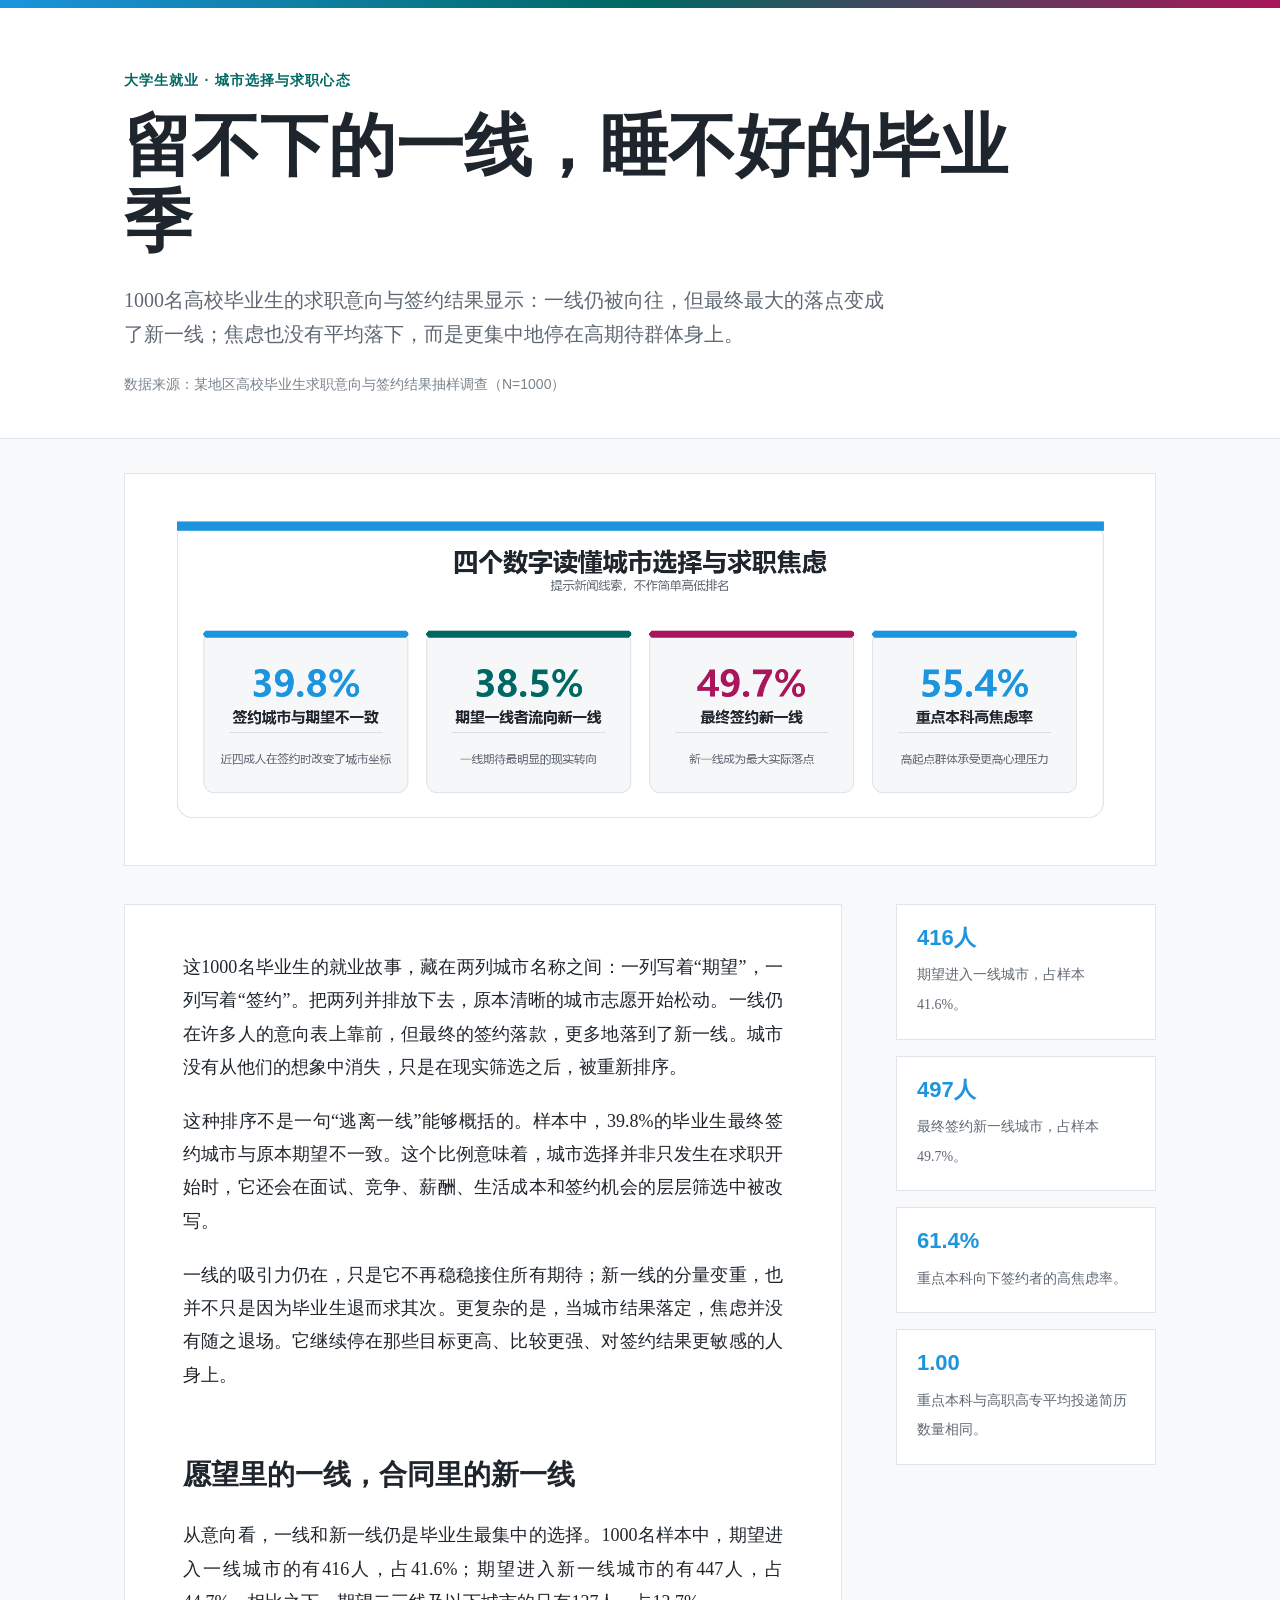
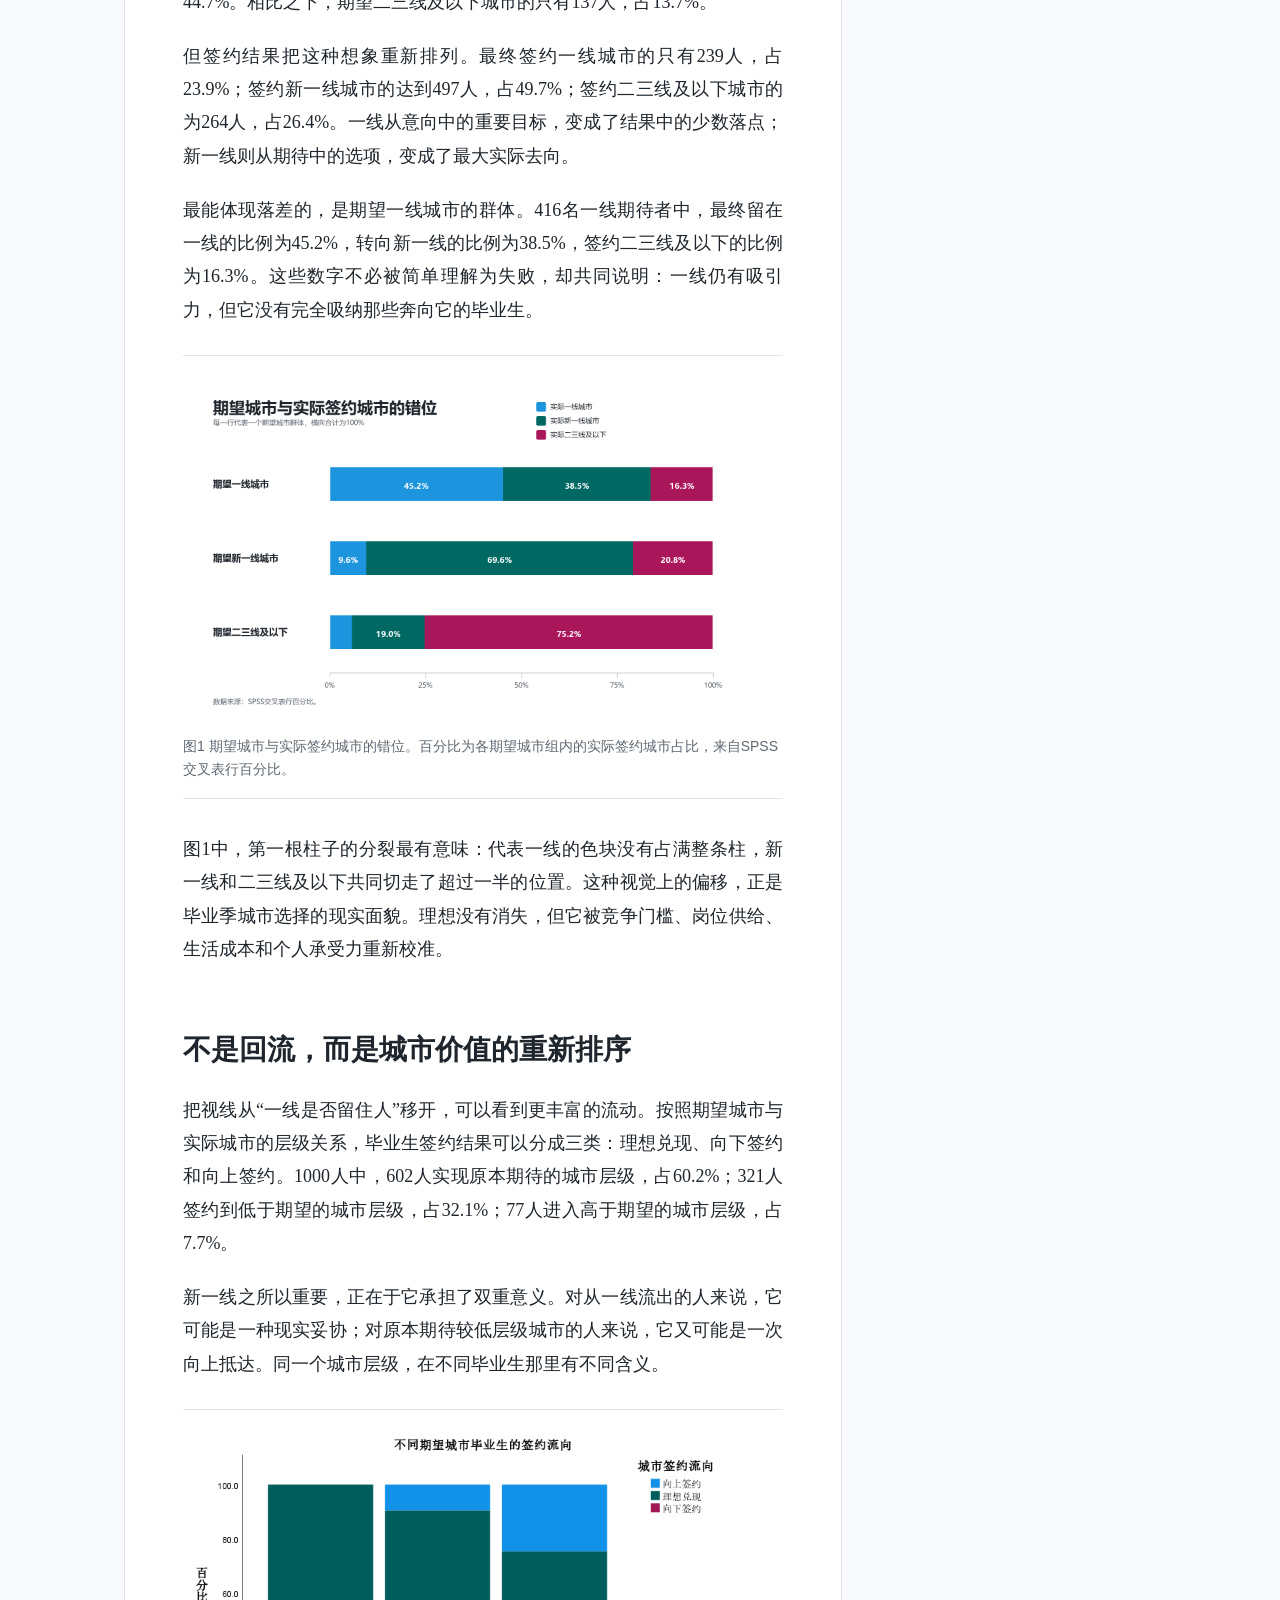
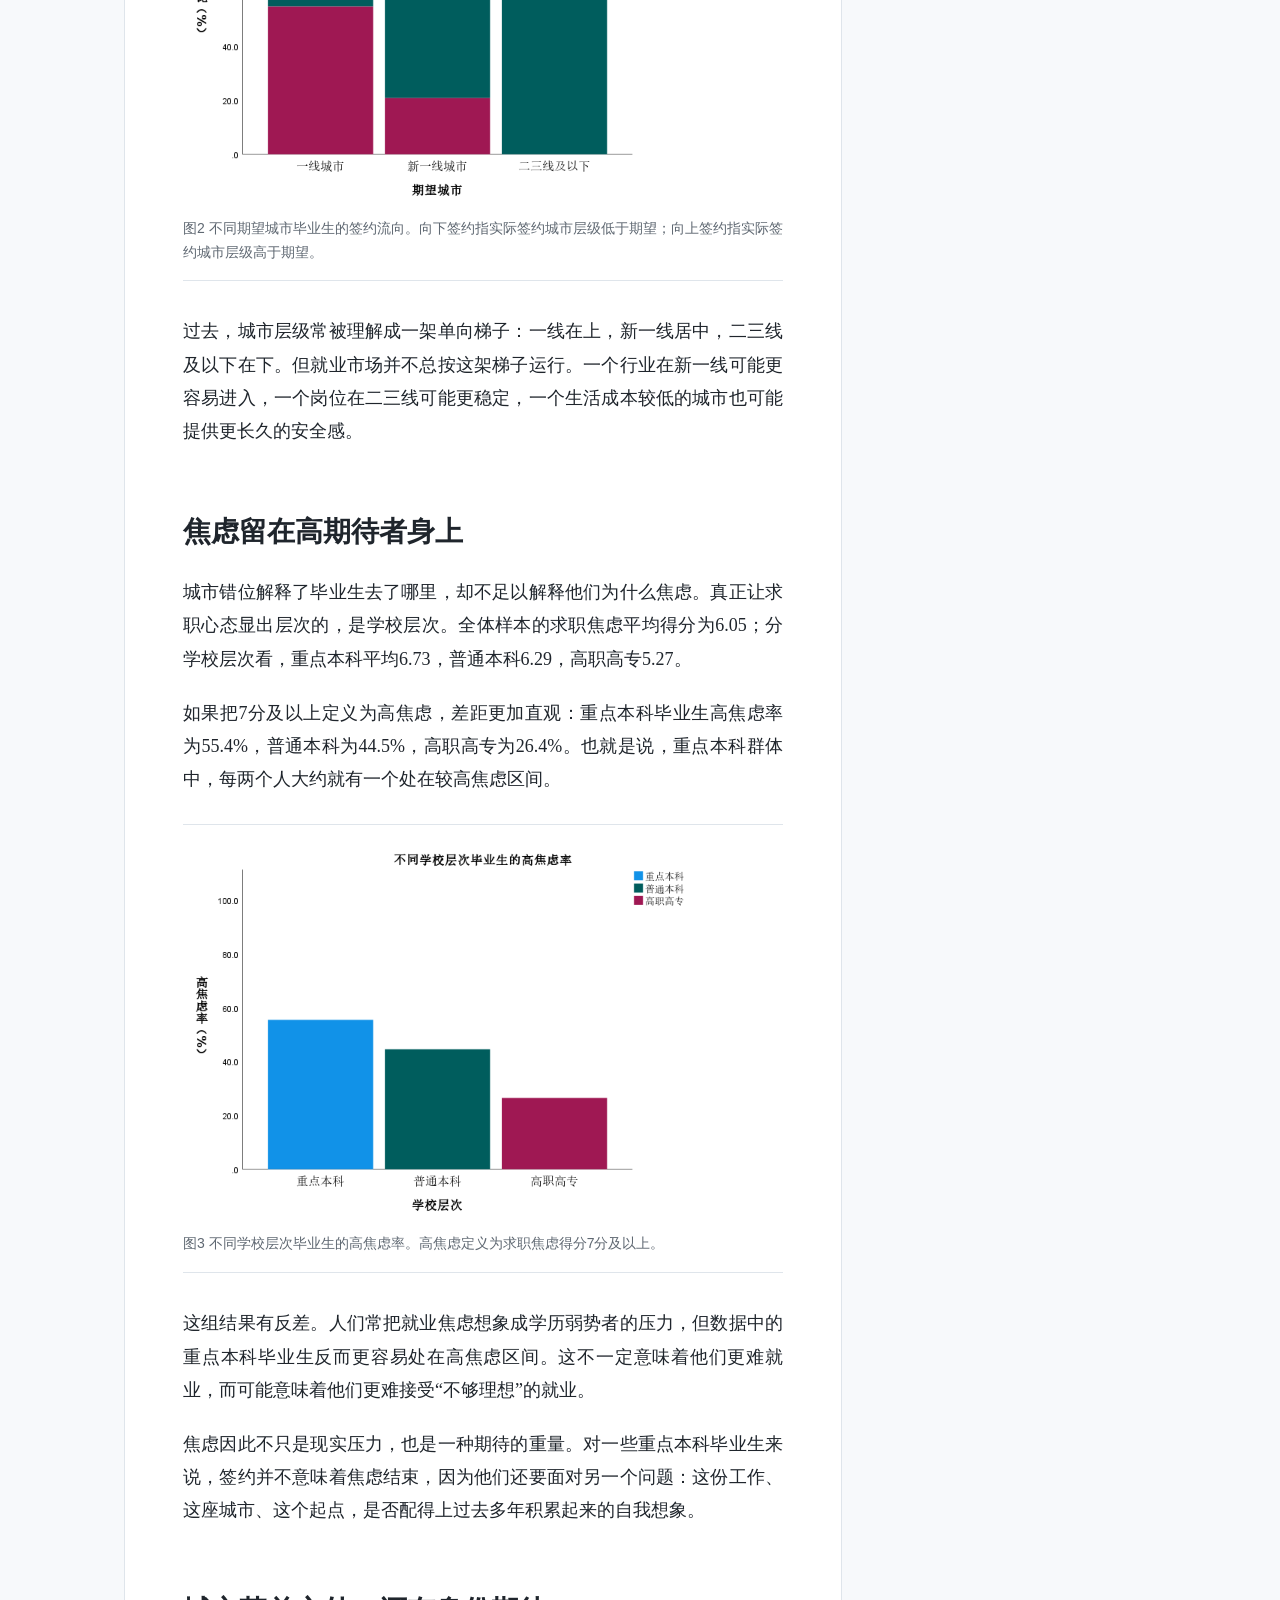
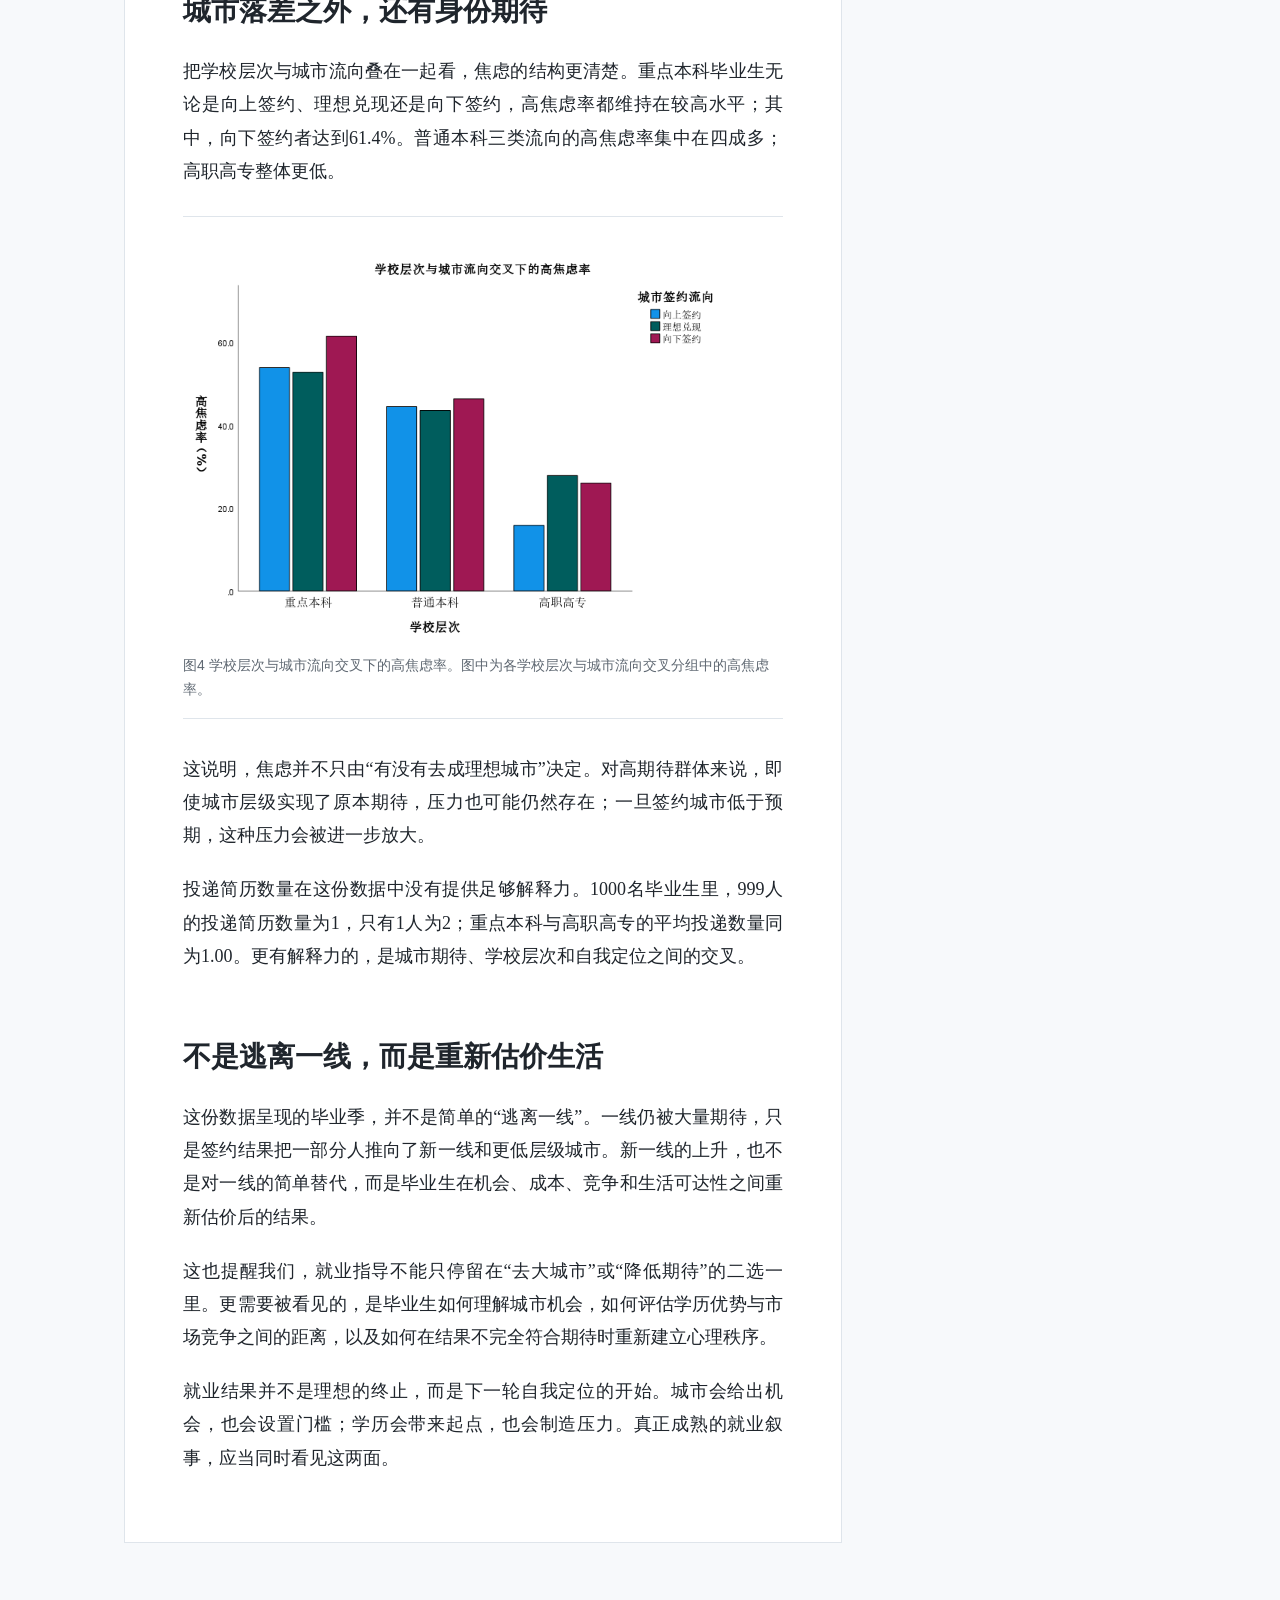
==== commit aa366440: "Publish World Cup story as separate page" ====
--- a/index.html
+++ b/index.html
@@ -1,29 +1,234 @@
 <!doctype html>
 <html lang="zh-CN">
 <head>
-  <meta charset="utf-8">
-  <meta name="viewport" content="width=device-width, initial-scale=1">
-  <title>400场世界杯数据：哪些比赛最容易被推上热搜？</title>
-  <link rel="stylesheet" href="style.css">
+  <meta charset="utf-8" />
+  <meta name="viewport" content="width=device-width, initial-scale=1" />
+  <title>留不下的一线，睡不好的毕业季</title>
+  <style>
+    :root {
+      --blue: #1c94de;
+      --teal: #006862;
+      --magenta: #aa165a;
+      --ink: #1f252c;
+      --muted: #5f6872;
+      --line: #dfe5eb;
+      --paper: #ffffff;
+      --soft: #f4f7fa;
+    }
+    * { box-sizing: border-box; }
+    body {
+      margin: 0;
+      color: var(--ink);
+      background: #f7f9fb;
+      font-family: "Noto Serif SC", "Source Han Serif SC", "Songti SC", "SimSun", serif;
+      line-height: 1.85;
+    }
+    .topbar {
+      height: 8px;
+      background: linear-gradient(90deg, var(--blue), var(--teal), var(--magenta));
+    }
+    header {
+      background: var(--paper);
+      border-bottom: 1px solid var(--line);
+    }
+    .hero {
+      max-width: 1080px;
+      margin: 0 auto;
+      padding: 64px 24px 42px;
+    }
+    .kicker {
+      font: 700 14px/1.2 "Microsoft YaHei", sans-serif;
+      letter-spacing: .08em;
+      color: var(--teal);
+      margin-bottom: 18px;
+    }
+    h1 {
+      margin: 0;
+      max-width: 920px;
+      font: 800 clamp(34px, 6vw, 68px)/1.12 "Microsoft YaHei", "Heiti SC", sans-serif;
+      letter-spacing: 0;
+    }
+    .subtitle {
+      max-width: 760px;
+      margin-top: 24px;
+      color: var(--muted);
+      font-size: 20px;
+      line-height: 1.7;
+    }
+    .source {
+      margin-top: 22px;
+      color: #7a838d;
+      font: 14px/1.6 "Microsoft YaHei", sans-serif;
+    }
+    main {
+      max-width: 1080px;
+      margin: 0 auto;
+      padding: 34px 24px 80px;
+    }
+    .lead-card {
+      background: var(--paper);
+      border: 1px solid var(--line);
+      padding: 28px;
+      margin-bottom: 38px;
+    }
+    .lead-card img {
+      display: block;
+      width: 100%;
+      height: auto;
+    }
+    article {
+      display: grid;
+      grid-template-columns: minmax(0, 720px) 260px;
+      gap: 54px;
+      align-items: start;
+    }
+    .story {
+      background: var(--paper);
+      border: 1px solid var(--line);
+      padding: 46px min(6vw, 58px);
+    }
+    .story p {
+      margin: 0 0 1.15em;
+      font-size: 18px;
+      text-align: justify;
+    }
+    .story h2 {
+      margin: 2.1em 0 .9em;
+      padding-top: .2em;
+      font: 800 28px/1.35 "Microsoft YaHei", "Heiti SC", sans-serif;
+      letter-spacing: 0;
+    }
+    .story h2:first-child { margin-top: 0; }
+    .figure {
+      margin: 28px 0 34px;
+      border-top: 1px solid var(--line);
+      border-bottom: 1px solid var(--line);
+      padding: 22px 0 16px;
+    }
+    .figure img {
+      width: 100%;
+      display: block;
+      background: #fff;
+    }
+    .caption {
+      margin-top: 10px;
+      color: var(--muted);
+      font: 14px/1.7 "Microsoft YaHei", sans-serif;
+    }
+    .side {
+      position: sticky;
+      top: 24px;
+      display: grid;
+      gap: 16px;
+    }
+    .side-card {
+      background: var(--paper);
+      border: 1px solid var(--line);
+      padding: 20px;
+    }
+    .side-card b {
+      display: block;
+      margin-bottom: 8px;
+      font: 800 22px/1.2 "Microsoft YaHei", sans-serif;
+      color: var(--blue);
+    }
+    .side-card span {
+      color: var(--muted);
+      font-size: 14px;
+      line-height: 1.7;
+    }
+    .method {
+      margin-top: 36px;
+      padding: 22px 24px;
+      background: var(--soft);
+      border-left: 5px solid var(--teal);
+      color: #3c4651;
+      font-size: 15px;
+      line-height: 1.8;
+    }
+    @media (max-width: 900px) {
+      article { display: block; }
+      .side { position: static; grid-template-columns: repeat(2, minmax(0, 1fr)); margin: 24px 0; }
+    }
+    @media (max-width: 620px) {
+      .hero { padding-top: 42px; }
+      .story { padding: 28px 20px; }
+      .story p { font-size: 16px; }
+      .side { grid-template-columns: 1fr; }
+    }
+  </style>
 </head>
 <body>
+  <div class="topbar"></div>
+  <header>
+    <section class="hero">
+      <div class="kicker">大学生就业 · 城市选择与求职心态</div>
+      <h1>留不下的一线，睡不好的毕业季</h1>
+      <p class="subtitle">1000名高校毕业生的求职意向与签约结果显示：一线仍被向往，但最终最大的落点变成了新一线；焦虑也没有平均落下，而是更集中地停在高期待群体身上。</p>
+      <div class="source">数据来源：某地区高校毕业生求职意向与签约结果抽样调查（N=1000）</div>
+    </section>
+  </header>
   <main>
-    <header class="hero">
-      <div class="eyebrow">世界杯数据新闻</div>
-      <h1>400场世界杯数据：哪些比赛最容易被推上热搜？</h1>
-      <p class="subtitle">强弱悬殊不是答案。真正把一场比赛送进更大讨论场的，往往是球星、传播时代，以及一个能被反复讲述的故事。</p>
-      <div class="meta">数据来源：世界杯数据集.sav　样本：400场核心比赛　单位：万次讨论</div>
-      <div class="findings">
-        <div><b>63.6万</b><span>核心球星出场时，平均讨论量增加</span></div>
-        <div><b>0.039</b><span>排名差与讨论量的相关系数</span></div>
-        <div><b>219.4万</b><span>社交媒体时期平均讨论量</span></div>
-      </div>
-    </header>
-    <section><h2>一场世界杯，为什么会被反复讨论？</h2><p>一场世界杯比赛结束后，比分会被写进赛程表，但真正留在社交平台上的，往往不是比分本身。人们会反复讨论一个进球、一张红牌、一次争议判罚，也会把某个球星的表情、庆祝或告别剪成短视频。比赛在球场上结束，却会在社交平台上继续发酵。</p><p>这就带来一个问题：到底什么样的比赛更容易被推上热搜？是强队和弱队之间的实力差距足够大，还是比赛足够激烈？是红黄牌多、加时赛长，还是因为有球星站在场上？</p><p>这些问题之所以重要，是因为世界杯已经不只是体育频道里的内容。它会进入短视频推荐、社交平台热榜、朋友圈转发和大众娱乐讨论。很多不常看球的人，也会在某些节点突然加入讨论：也许是因为一个熟悉的名字，也许是因为一场比赛被赋予了告别、逆袭或争议的意义。</p><p>基于400场历届世界杯核心比赛的数据，答案并不完全符合直觉。双方世界排名差和社交媒体讨论量之间几乎没有稳定关系；控球差、红黄牌数量、是否加时，也没有成为最突出的解释线索。真正把比赛推向更大讨论场的，是传播时代整体抬高的声量，以及核心球星提供的人物焦点。</p><p>也就是说，世界杯的热度不是简单由“谁强谁弱”决定的。它更像一个传播过程：赛场提供事件，球星提供人物，平台和时代提供扩散条件。只有三者碰到一起，一场比赛才更容易从体育新闻变成公共话题。</p></section><section><h2>最热的几场，先把天花板顶了起来</h2><p>在这400场比赛中，单场社交媒体讨论量的平均值为160.78万。最高的一场达到353.50万，排在前5位的比赛讨论量都超过325万。它们明显高出大多数比赛所在的区间，像几根尖峰，把世界杯讨论量的天花板顶了起来。</p><p>这类高点值得注意，不是因为它们只是数字上的极端，而是因为它们通常意味着一场比赛拥有更强的公共叙事。一个关键赛点、一次冷门、一个巨星时刻、一场争议，都会让比赛从“被看见”变成“被讨论”。</p><p>换句话说，热度最高的比赛，往往不只是踢完了一场球。它们还留下了一个可以被社交平台反复加工的故事。普通比赛构成了世界杯的日常背景，而这些高热度场次，则承担了赛事记忆的功能。</p><p>这也是很多体育热点的共同特征：真正传播开来的，往往不是完整的90分钟，而是被压缩后的一个场景。一个镜头、一个人物、一个结果，会比复杂的比赛过程更容易进入公共讨论。数据中的高点，正是这些被压缩、被转发、被记住的场景留下的轮廓。</p><p>这也解释了为什么只看平均值是不够的。平均值告诉我们普通比赛大概处在什么位置，高点则告诉我们哪些比赛越过了常规范围。数据新闻的线索，恰恰常常藏在这些高点里。</p><p>如果把世界杯看作一条不断流动的信息河流，普通比赛提供了水位，高热度比赛则制造了浪尖。浪尖出现在哪里，往往比河面平均有多高更值得追问。</p><figure><img src="assets/fig1_distribution.png" alt="图1｜世界杯比赛社交媒体讨论量分布。少数比赛明显高于常规区间，最高值达到353.5万。"><figcaption>图1｜世界杯比赛社交媒体讨论量分布。少数比赛明显高于常规区间，最高值达到353.5万。</figcaption></figure></section><section><h2>球星，是比赛进入大众话题的捷径</h2><p>核心球星的作用，在数据中最直观。没有核心球星出场的比赛，平均讨论量为122.64万；有核心球星出场的比赛，平均讨论量达到186.20万。两者相差约63.56万。</p><p>这不是一个很小的差距。换成更容易理解的说法，如果随机抽一场有核心球星出场的比赛，再随机抽一场没有核心球星的比赛，前者讨论量更高的概率约为76%。球星在场，确实明显增加了比赛进入更高讨论层级的机会。</p><p>原因并不难理解。战术和控球需要解释，排名差也需要背景；但人物不需要太多门槛。一个球星的名字、一张表情、一个进球、一次失误，就足够让不那么懂球的观众参与讨论。球星把专业赛事翻译成了大众话题。</p><p>这也是世界杯区别于许多普通体育比赛的地方。很多人未必熟悉一支球队的全部战术，但会知道某个球星的命运线：他是不是最后一届世界杯，能不能拿到冠军，是否在关键时刻站出来。人物让比赛拥有了更清晰的入口。</p><p>从传播角度看，球星还承担了“标签”的作用。平台上的讨论需要关键词，媒体报道需要标题，普通观众需要一个表达情绪的对象。相比“某队中场压迫体系变化”这样的专业表述，一个球星的名字更容易成为共同入口。球星越具备跨圈层识别度，比赛越容易越过球迷圈层进入大众讨论。</p><p>所以，球星并不只是提升关注度的附加项。对社交平台来说，球星更像一个放大器：他把比赛中的技术细节、情绪转折和胜负结果，压缩成一个更容易传播的符号。</p><figure><img src="assets/fig2_star.png" alt="图2｜核心球星出场与平均社交媒体讨论量。有核心球星出场时，平均讨论量高出约63.6万。"><figcaption>图2｜核心球星出场与平均社交媒体讨论量。有核心球星出场时，平均讨论量高出约63.6万。</figcaption></figure></section><section><h2>强弱悬殊，未必能换来更多讨论</h2><p>如果强弱悬殊天然更吸引人，那么双方世界排名差越大，比赛讨论量也应该越高。但数据没有呈现这种关系。双方排名差与社交媒体讨论量的相关系数只有0.039，几乎可以忽略。散点图中的趋势线也接近水平。</p><p>这意味着，纸面实力差并不会自动转化为社交热度。排名差很大的比赛，如果早早失去悬念，讨论可能很快退场；排名差不大的比赛，如果出现球星、淘汰赛压力、争议判罚或强烈情绪转折，反而可能冲到更高的位置。</p><p>强弱悬殊当然可以成为看点，但它需要被转化成故事。强队有没有翻车，弱队有没有逆袭，球星有没有被淘汰，这些才是更容易被传播的部分。单纯的排名差，只是一条赛前背景信息。</p><p>这和春运高铁票的逻辑有点类似：距离近不一定就好买，线路、班次和城市关系同样重要；世界杯里，实力差距也不一定就带来高热度，人物、节点和传播环境同样会改变讨论量。</p><p>因此，世界杯热度不是排名表的自然延伸。赛场上决定胜负的因素，未必就是社交平台上决定讨论量的因素。强弱悬殊只有进入一个可讲述的情境，才会真正变成流量。</p><p>这也能解释为什么一些看似“普通”的比赛会突然升温。社交平台不只奖励强弱对比，也奖励情绪反差。排名低的一方如果只是正常输球，讨论未必扩散；但如果它一度接近胜利，或者迫使强队陷入困境，排名差才会变成故事的一部分。真正带来传播的不是差距本身，而是差距被如何打破、如何维持、如何被观众感知。</p><figure><img src="assets/fig3_rank_scatter.png" alt="图3｜双方世界排名差与社交媒体讨论量关系。趋势线接近水平，说明排名差并不会自动带来更高讨论量。"><figcaption>图3｜双方世界排名差与社交媒体讨论量关系。趋势线接近水平，说明排名差并不会自动带来更高讨论量。</figcaption></figure></section><section><h2>时代改变了每场比赛的起跑线</h2><p>同样是世界杯，不同时代的传播条件完全不同。将比赛年份分为早期、电视全球化时期和社交媒体时期后，早期世界杯的平均讨论量为114.23万，电视全球化时期升至169.51万，社交媒体时期进一步达到219.41万。从早期到社交媒体时期，单场比赛平均讨论量增加了约105.19万。</p><p>这说明，世界杯热度并不是只由场上90分钟决定。早期世界杯主要通过现场、报纸和延迟报道被传播；电视全球化时期，更多观众可以同步观看；到了社交媒体时代，进球、判罚、庆祝、失误都可以被即时截取、转发和再创作。</p><p>更重要的是，时代和球星不是替代关系，而是叠加关系。每个传播阶段中，有核心球星出场的比赛，平均讨论量都高于没有核心球星的比赛。到了社交媒体时期，有球星比赛的平均讨论量已经超过250万。</p><p>传播时代像是抬高了所有比赛的起跑线，球星则把其中一些比赛继续往上推。电视和社交平台提供扩音器，核心球星提供可识别的人物焦点。两者叠加时，一场比赛更容易从体育新闻变成公共话题。</p><p>这也是为什么同样一场有争议、有球星、有情绪转折的比赛，在不同年代可能拥有完全不同的公共能见度。平台改变的不是比赛规则，而是比赛被看见和被讨论的方式。</p><p>在社交媒体时代，观众不再只是观看者，也成了传播链条的一部分。一次转发、一条评论、一个二创视频，都可能把比赛推给更多原本没有观看直播的人。比赛热度因此不只来自现场和直播间，也来自赛后持续扩散的内容流。</p><p>这让世界杯的传播逻辑发生了变化。过去，一场比赛的影响力很大程度上取决于播出覆盖；现在，它还取决于能不能被切成足够多的传播片段。球星、争议和情绪瞬间，恰恰是最容易被切分和再传播的内容。</p><figure><img src="assets/fig4_era_star.png" alt="图4｜传播时代与核心球星出场的分组均值比较。时代抬高讨论量底盘，球星进一步放大声量。"><figcaption>图4｜传播时代与核心球星出场的分组均值比较。时代抬高讨论量底盘，球星进一步放大声量。</figcaption></figure></section><section><h2>不是每种“激烈”，都能变成热搜</h2><p>除了排名差，数据还记录了控球差、红黄牌数量和是否加时赛。但这些看起来与比赛激烈程度有关的指标，并没有稳定解释讨论量。控球差距与讨论量的关系很弱，红黄牌总数与讨论量的关系也很弱。</p><p>加时赛同样没有带来想象中的结果。非加时赛的平均讨论量为163.49万，加时赛为148.44万。直觉上，加时赛代表比赛更紧张、更胶着，但它并不自动意味着社交平台上更热。</p><p>原因可能在于，比赛的“激烈”需要被转译。加时赛、红黄牌、控球差，都是比赛过程中的信息；但这些信息要变成广泛讨论，还需要被连接到人物、争议或结果。否则，它们更多停留在专业球迷的讨论范围内。</p><p>把比赛年份、核心球星、排名差、控球差、红黄牌和加时赛放在一起比较后，这组变量可以解释约68.6%的讨论量差异。其中最突出的，仍然是比赛年份和核心球星出场。</p><p>这提醒我们，世界杯的热度并不是由某一个“激烈程度”指标单独决定的。一场比赛可以很紧张，却未必被广泛讨论；也可以技术层面未必最复杂，却因为人物和时代背景被反复记住。</p><p>对报道者来说，这一点尤其重要。并不是每一个可以量化的比赛指标，都值得单独做成新闻点。真正值得可视化的，是那些能帮助读者看见结构的问题：为什么球星比排名差更能解释讨论量？为什么时代会整体抬高热度？为什么某些高点明显冲出常规区间？</p><figure><img src="assets/fig5_beta.png" alt="图5｜社交媒体讨论量影响因素的标准化系数比较。比赛年份与核心球星出场最突出。"><figcaption>图5｜社交媒体讨论量影响因素的标准化系数比较。比赛年份与核心球星出场最突出。</figcaption></figure></section><section><h2>世界杯的热搜，不只由绿茵场决定</h2><p>400场比赛的数据，给出了一个清晰的结论：世界杯当然需要好比赛，但好比赛并不必然等于高讨论量。强弱悬殊、控球差距、红黄牌和加时赛，都可能成为某场比赛的看点，却不是最稳定的流量来源。</p><p>真正更稳定的线索，是时代和人物。传播时代让每一场比赛更容易被看见，核心球星让其中一些比赛更容易被记住。现代世界杯已经不是单纯的赛场事件，而是竞技、媒介和人物叙事共同组成的传播事件。</p><p>如果要判断一场世界杯比赛有没有可能破圈，比分和排名只是第一层。更关键的问题是：它有没有一个能被普通观众快速理解的人物？有没有一个可以被反复转述的情绪瞬间？它发生在怎样的传播环境里？</p><p>世界杯的流量密码，不藏在排名差的绝对值里，而藏在时代提供的传播通道和人物制造的情绪焦点之间。</p><p>这也是数据带来的真正发现：它没有告诉我们哪一场比赛“最伟大”，却提醒我们，一场比赛被讨论的原因往往在赛场内外同时发生。绿茵场决定了事件，社交平台决定了事件如何继续生长。</p></section>
-    <section class="note">
-      <h2>数据说明</h2>
-      <p>数据来自“世界杯数据集.sav”，包含历届世界杯400场核心比赛。分析变量包括比赛年份、双方世界排名差、控球率差值、红黄牌总数、是否加时赛、社交媒体总讨论量和核心球星是否出场。分析使用 IBM SPSS Statistics 27 完成。正文图表依据SPSS输出和原始数据重新设计，以便阅读；统计结果用于描述变量之间的关系，不直接等同于因果证明。</p>
+    <section class="lead-card">
+      <img src="assets/key_numbers.png" alt="四个数字读懂毕业生城市选择与求职焦虑" />
     </section>
+    <article>
+      <section class="story">
+        <p>这1000名毕业生的就业故事，藏在两列城市名称之间：一列写着“期望”，一列写着“签约”。把两列并排放下去，原本清晰的城市志愿开始松动。一线仍在许多人的意向表上靠前，但最终的签约落款，更多地落到了新一线。城市没有从他们的想象中消失，只是在现实筛选之后，被重新排序。</p>
+        <p>这种排序不是一句“逃离一线”能够概括的。样本中，39.8%的毕业生最终签约城市与原本期望不一致。这个比例意味着，城市选择并非只发生在求职开始时，它还会在面试、竞争、薪酬、生活成本和签约机会的层层筛选中被改写。</p>
+        <p>一线的吸引力仍在，只是它不再稳稳接住所有期待；新一线的分量变重，也并不只是因为毕业生退而求其次。更复杂的是，当城市结果落定，焦虑并没有随之退场。它继续停在那些目标更高、比较更强、对签约结果更敏感的人身上。</p>
+
+        <h2>愿望里的一线，合同里的新一线</h2>
+        <p>从意向看，一线和新一线仍是毕业生最集中的选择。1000名样本中，期望进入一线城市的有416人，占41.6%；期望进入新一线城市的有447人，占44.7%。相比之下，期望二三线及以下城市的只有137人，占13.7%。</p>
+        <p>但签约结果把这种想象重新排列。最终签约一线城市的只有239人，占23.9%；签约新一线城市的达到497人，占49.7%；签约二三线及以下城市的为264人，占26.4%。一线从意向中的重要目标，变成了结果中的少数落点；新一线则从期待中的选项，变成了最大实际去向。</p>
+        <p>最能体现落差的，是期望一线城市的群体。416名一线期待者中，最终留在一线的比例为45.2%，转向新一线的比例为38.5%，签约二三线及以下的比例为16.3%。这些数字不必被简单理解为失败，却共同说明：一线仍有吸引力，但它没有完全吸纳那些奔向它的毕业生。</p>
+        <figure class="figure">
+          <img src="assets/city_mismatch.png" alt="期望城市与实际签约城市的错位" />
+          <figcaption class="caption">图1 期望城市与实际签约城市的错位。百分比为各期望城市组内的实际签约城市占比，来自SPSS交叉表行百分比。</figcaption>
+        </figure>
+        <p>图1中，第一根柱子的分裂最有意味：代表一线的色块没有占满整条柱，新一线和二三线及以下共同切走了超过一半的位置。这种视觉上的偏移，正是毕业季城市选择的现实面貌。理想没有消失，但它被竞争门槛、岗位供给、生活成本和个人承受力重新校准。</p>
+
+        <h2>不是回流，而是城市价值的重新排序</h2>
+        <p>把视线从“一线是否留住人”移开，可以看到更丰富的流动。按照期望城市与实际城市的层级关系，毕业生签约结果可以分成三类：理想兑现、向下签约和向上签约。1000人中，602人实现原本期待的城市层级，占60.2%；321人签约到低于期望的城市层级，占32.1%；77人进入高于期望的城市层级，占7.7%。</p>
+        <p>新一线之所以重要，正在于它承担了双重意义。对从一线流出的人来说，它可能是一种现实妥协；对原本期待较低层级城市的人来说，它又可能是一次向上抵达。同一个城市层级，在不同毕业生那里有不同含义。</p>
+        <figure class="figure">
+          <img src="assets/city_flow.png" alt="不同期望城市毕业生的签约流向" />
+          <figcaption class="caption">图2 不同期望城市毕业生的签约流向。向下签约指实际签约城市层级低于期望；向上签约指实际签约城市层级高于期望。</figcaption>
+        </figure>
+        <p>过去，城市层级常被理解成一架单向梯子：一线在上，新一线居中，二三线及以下在下。但就业市场并不总按这架梯子运行。一个行业在新一线可能更容易进入，一个岗位在二三线可能更稳定，一个生活成本较低的城市也可能提供更长久的安全感。</p>
+
+        <h2>焦虑留在高期待者身上</h2>
+        <p>城市错位解释了毕业生去了哪里，却不足以解释他们为什么焦虑。真正让求职心态显出层次的，是学校层次。全体样本的求职焦虑平均得分为6.05；分学校层次看，重点本科平均6.73，普通本科6.29，高职高专5.27。</p>
+        <p>如果把7分及以上定义为高焦虑，差距更加直观：重点本科毕业生高焦虑率为55.4%，普通本科为44.5%，高职高专为26.4%。也就是说，重点本科群体中，每两个人大约就有一个处在较高焦虑区间。</p>
+        <figure class="figure">
+          <img src="assets/anxiety_school.png" alt="不同学校层次毕业生的高焦虑率" />
+          <figcaption class="caption">图3 不同学校层次毕业生的高焦虑率。高焦虑定义为求职焦虑得分7分及以上。</figcaption>
+        </figure>
+        <p>这组结果有反差。人们常把就业焦虑想象成学历弱势者的压力，但数据中的重点本科毕业生反而更容易处在高焦虑区间。这不一定意味着他们更难就业，而可能意味着他们更难接受“不够理想”的就业。</p>
+        <p>焦虑因此不只是现实压力，也是一种期待的重量。对一些重点本科毕业生来说，签约并不意味着焦虑结束，因为他们还要面对另一个问题：这份工作、这座城市、这个起点，是否配得上过去多年积累起来的自我想象。</p>
+
+        <h2>城市落差之外，还有身份期待</h2>
+        <p>把学校层次与城市流向叠在一起看，焦虑的结构更清楚。重点本科毕业生无论是向上签约、理想兑现还是向下签约，高焦虑率都维持在较高水平；其中，向下签约者达到61.4%。普通本科三类流向的高焦虑率集中在四成多；高职高专整体更低。</p>
+        <figure class="figure">
+          <img src="assets/anxiety_cross.png" alt="学校层次与城市流向交叉下的高焦虑率" />
+          <figcaption class="caption">图4 学校层次与城市流向交叉下的高焦虑率。图中为各学校层次与城市流向交叉分组中的高焦虑率。</figcaption>
+        </figure>
+        <p>这说明，焦虑并不只由“有没有去成理想城市”决定。对高期待群体来说，即使城市层级实现了原本期待，压力也可能仍然存在；一旦签约城市低于预期，这种压力会被进一步放大。</p>
+        <p>投递简历数量在这份数据中没有提供足够解释力。1000名毕业生里，999人的投递简历数量为1，只有1人为2；重点本科与高职高专的平均投递数量同为1.00。更有解释力的，是城市期待、学校层次和自我定位之间的交叉。</p>
+
+        <h2>不是逃离一线，而是重新估价生活</h2>
+        <p>这份数据呈现的毕业季，并不是简单的“逃离一线”。一线仍被大量期待，只是签约结果把一部分人推向了新一线和更低层级城市。新一线的上升，也不是对一线的简单替代，而是毕业生在机会、成本、竞争和生活可达性之间重新估价后的结果。</p>
+        <p>这也提醒我们，就业指导不能只停留在“去大城市”或“降低期待”的二选一里。更需要被看见的，是毕业生如何理解城市机会，如何评估学历优势与市场竞争之间的距离，以及如何在结果不完全符合期待时重新建立心理秩序。</p>
+        <p>就业结果并不是理想的终止，而是下一轮自我定位的开始。城市会给出机会，也会设置门槛；学历会带来起点，也会制造压力。真正成熟的就业叙事，应当同时看见这两面。</p>
+
+      </section>
+      <aside class="side">
+        <div class="side-card"><b>416人</b><span>期望进入一线城市，占样本41.6%。</span></div>
+        <div class="side-card"><b>497人</b><span>最终签约新一线城市，占样本49.7%。</span></div>
+        <div class="side-card"><b>61.4%</b><span>重点本科向下签约者的高焦虑率。</span></div>
+        <div class="side-card"><b>1.00</b><span>重点本科与高职高专平均投递简历数量相同。</span></div>
+      </aside>
+    </article>
   </main>
 </body>
 </html>
